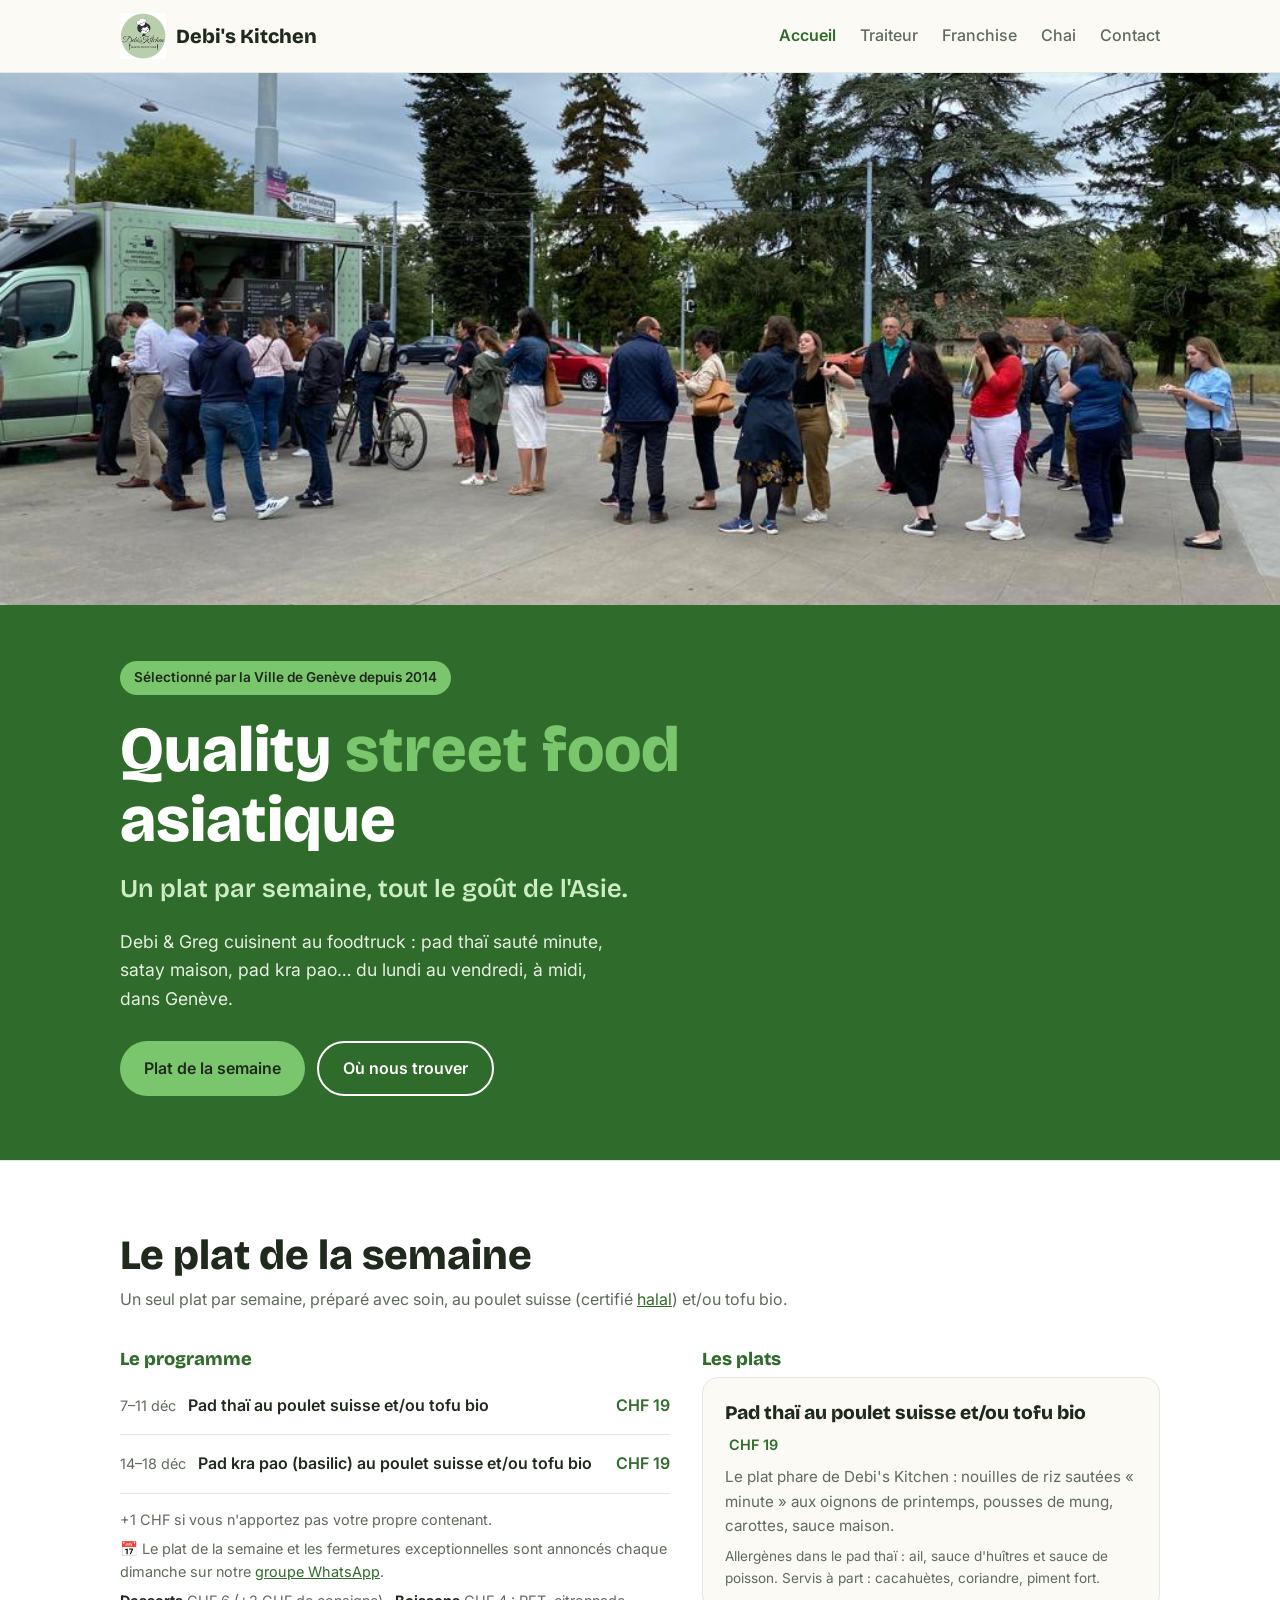
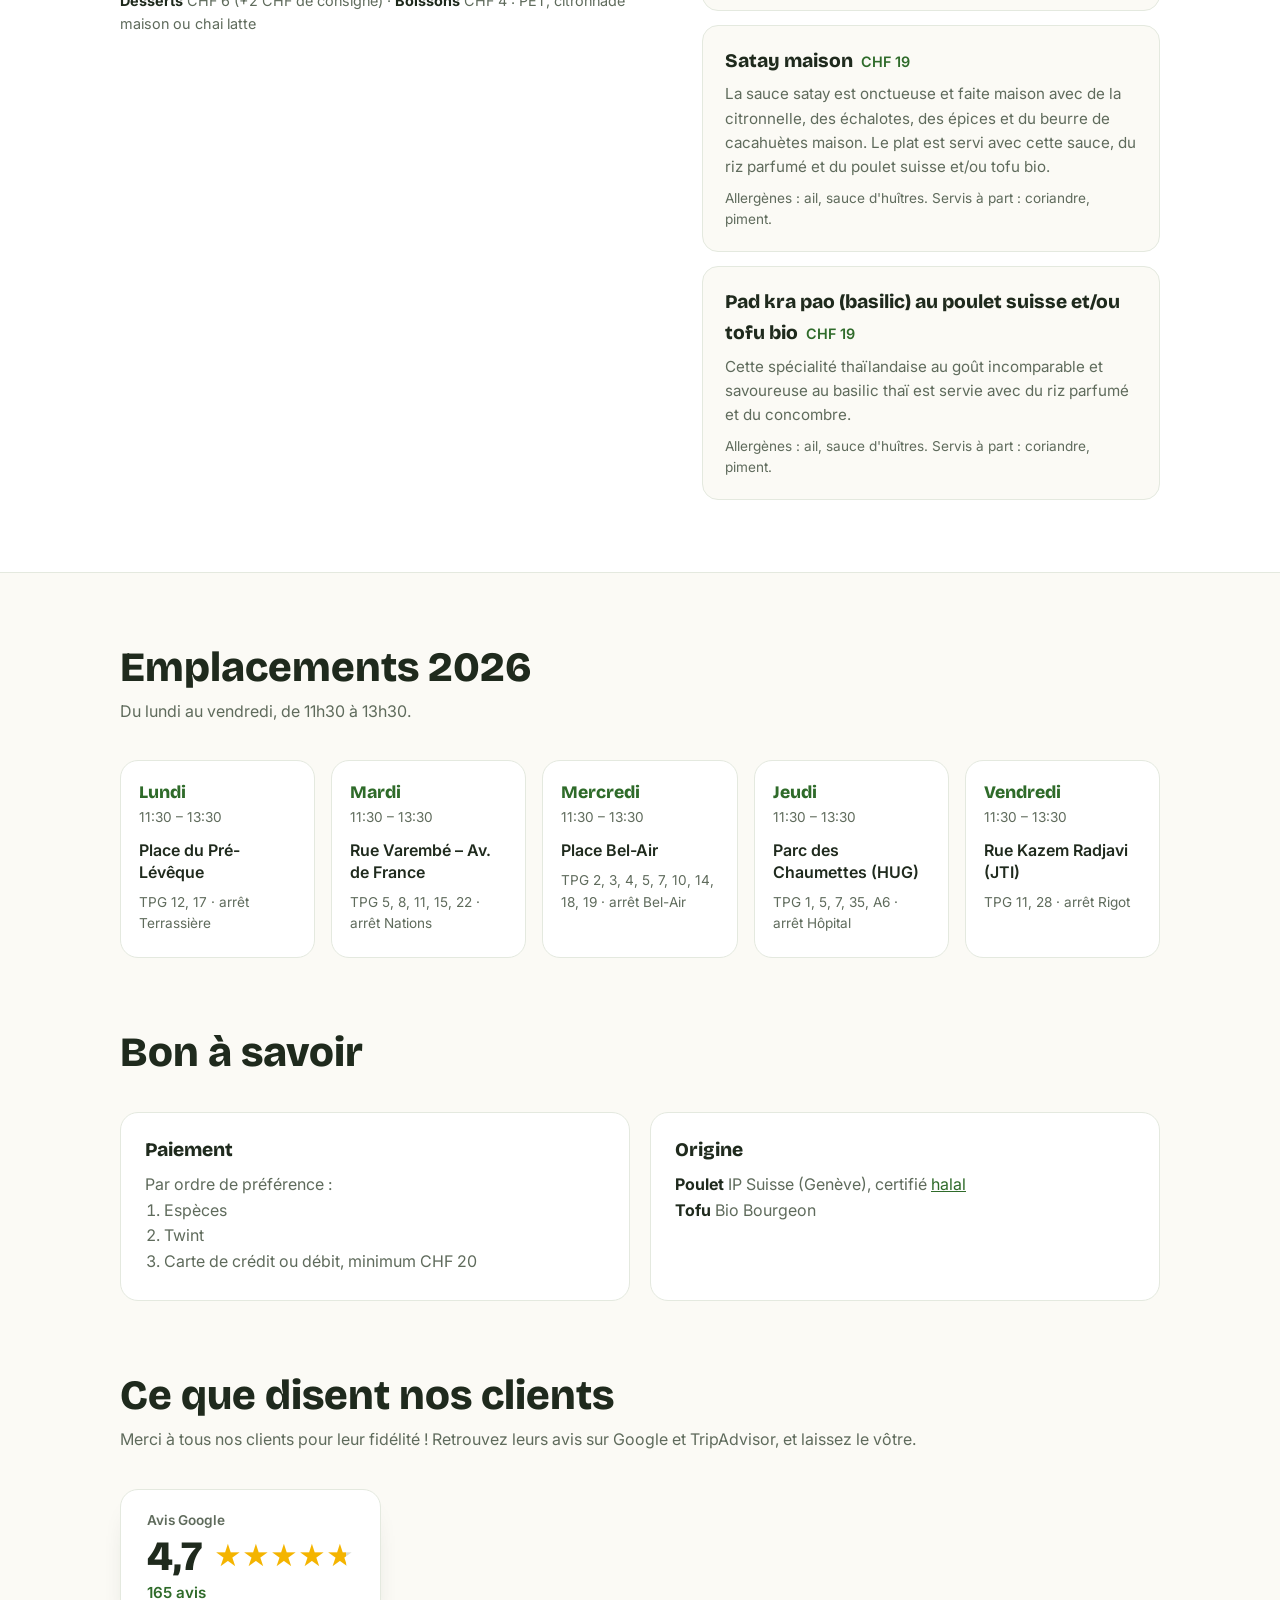
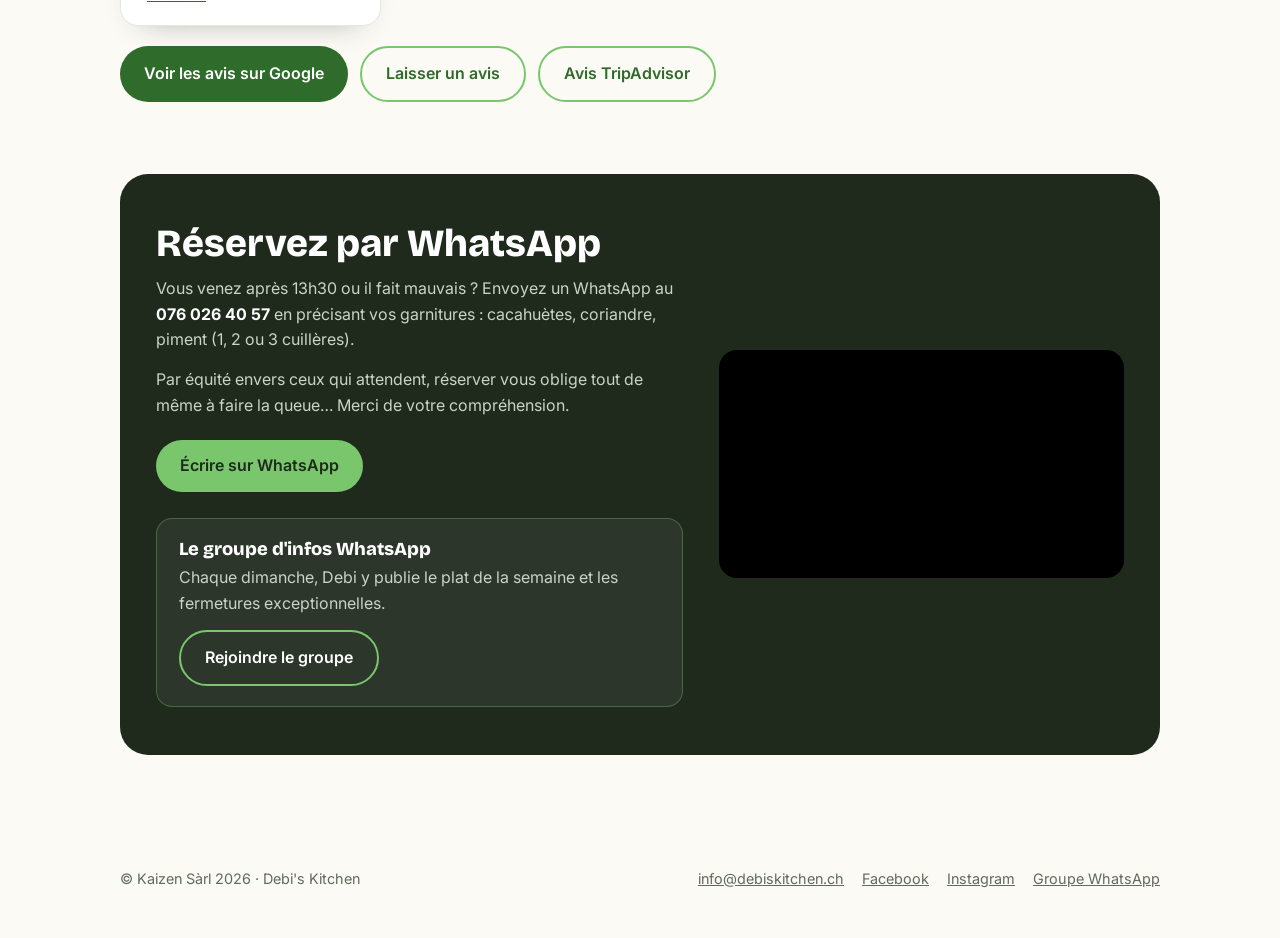
==== index.html @ 99b8cb05 "Programme prolongé selon la rotation : satay, pad thaï, basilic jusqu'au 18 déc Co-Authored-By: Clau" ====
<!doctype html>
<html lang="fr">
<head>
  <meta charset="utf-8">
  <meta name="viewport" content="width=device-width, initial-scale=1">
  <title>Debi's Kitchen | Quality Street Food</title>
  <meta name="description" content="Foodtruck asiatique sélectionné par la Ville de Genève depuis 2014. Pad thaï, satay, pad kra pao… Debi & Greg cuisinent au foodtruck.">
  <link rel="icon" href="images/debi-skitchen-logo-noir.png">
  <link rel="preconnect" href="https://fonts.googleapis.com">
  <link rel="preconnect" href="https://fonts.gstatic.com" crossorigin>
  <link href="https://fonts.googleapis.com/css2?family=Bricolage+Grotesque:opsz,wght@12..96,600;12..96,800&family=Inter:wght@400;500;600&display=swap" rel="stylesheet">
  <link rel="stylesheet" href="style.css">
</head>
<body>

  <header class="top">
    <div class="wrap">
      <a href="./" class="brand">
        <img src="images/logo-rond.png" alt="" width="46" height="46" onerror="this.remove()">
        <span>Debi's Kitchen</span>
      </a>
      <nav>
        <ul>
          <li><a href="./" aria-current="page">Accueil</a></li>
          <li><a href="traiteur/">Traiteur</a></li>
          <li><a href="franchise/">Franchise</a></li>
          <li><a href="chai/">Chai</a></li>
          <li><a href="contact/">Contact</a></li>
        </ul>
      </nav>
    </div>
  </header>

  <div class="hero-photo">
    <img src="images/varembe-coupe.png" alt="La file d'attente devant le foodtruck Debi's Kitchen à Genève" width="1023" height="425">
  </div>

  <section class="hero">
    <div class="wrap">
      <div class="hero-text">
        <span class="badge">Sélectionné par la Ville de Genève depuis 2014</span>
        <h1>Quality <em>street food</em> asiatique</h1>
        <p class="slogan">Un plat par semaine, tout le goût de l'Asie.</p>
        <p>Debi &amp; Greg cuisinent au foodtruck : pad thaï sauté minute, satay maison, pad kra pao… du lundi au vendredi, à midi, dans Genève.</p>
        <div class="actions">
          <a href="#menu" class="btn">Plat de la semaine</a>
          <a href="#emplacements" class="btn ghost">Où nous trouver</a>
        </div>
      </div>
    </div>
  </section>

  <section class="menu" id="menu">
    <div class="wrap">
      <div class="title">
        <h2>Le plat de la semaine</h2>
        <p>Un seul plat par semaine, préparé avec soin, au poulet suisse (certifié <a href="docs/certificat-halal-volailles-2026.pdf" download title="Télécharger le certificat halal 2026 (PDF)">halal</a>) et/ou tofu bio.</p>
      </div>
      <div class="menu-grid">
        <div>
          <h3 class="menu-sub">Le programme</h3>
          <ul class="upcoming" id="programme"></ul>
          <p class="menu-note">+1 CHF si vous n'apportez pas votre propre contenant.</p>
          <p class="menu-note">📅 Le plat de la semaine et les fermetures exceptionnelles sont annoncés chaque dimanche sur notre <a href="https://chat.whatsapp.com/DR9UlsvW0ax6VxHq2TG3gI">groupe WhatsApp</a>.</p>
          <p class="menu-note"><strong>Desserts</strong> CHF 6 (+2 CHF de consigne) · <strong>Boissons</strong> CHF 4 : PET, citronnade maison ou chai latte</p>
        </div>
        <div>
          <h3 class="menu-sub">Les plats</h3>
          <div class="dishes" id="plats"></div>
        </div>
      </div>
    </div>
  </section>

  <section id="emplacements">
    <div class="wrap">
      <div class="title">
        <h2>Emplacements 2026</h2>
        <p>Du lundi au vendredi, de 11h30 à 13h30.</p>
      </div>
      <div class="days">
        <div class="day" data-day="1">
          <h3>Lundi</h3><div class="h">11:30 – 13:30</div>
          <div class="place">Place du Pré-Lévêque</div>
          <div class="tpg">TPG 12, 17 · arrêt Terrassière</div>
        </div>
        <div class="day" data-day="2">
          <h3>Mardi</h3><div class="h">11:30 – 13:30</div>
          <div class="place">Rue Varembé – Av. de France</div>
          <div class="tpg">TPG 5, 8, 11, 15, 22 · arrêt Nations</div>
        </div>
        <div class="day" data-day="3">
          <h3>Mercredi</h3><div class="h">11:30 – 13:30</div>
          <div class="place">Place Bel-Air</div>
          <div class="tpg">TPG 2, 3, 4, 5, 7, 10, 14, 18, 19 · arrêt Bel-Air</div>
        </div>
        <div class="day" data-day="4">
          <h3>Jeudi</h3><div class="h">11:30 – 13:30</div>
          <div class="place">Parc des Chaumettes (HUG)</div>
          <div class="tpg">TPG 1, 5, 7, 35, A6 · arrêt Hôpital</div>
        </div>
        <div class="day" data-day="5">
          <h3>Vendredi</h3><div class="h">11:30 – 13:30</div>
          <div class="place">Rue Kazem Radjavi (JTI)</div>
          <div class="tpg">TPG 11, 28 · arrêt Rigot</div>
        </div>
      </div>
    </div>
  </section>

  <section id="infos" style="padding-top:0">
    <div class="wrap">
      <div class="title">
        <h2>Bon à savoir</h2>
      </div>
      <div class="infos">
        <div class="info">
          <h3>Paiement</h3>
          <p>Par ordre de préférence :</p>
          <ol>
            <li>Espèces</li>
            <li>Twint</li>
            <li>Carte de crédit ou débit, minimum CHF 20</li>
          </ol>
        </div>
        <div class="info">
          <h3>Origine</h3>
          <p><strong>Poulet</strong> IP Suisse (Genève), certifié <a href="docs/certificat-halal-volailles-2026.pdf" download title="Télécharger le certificat halal 2026 (PDF)">halal</a><br>
          <strong>Tofu</strong> Bio Bourgeon</p>
        </div>
      </div>
    </div>
  </section>

  <section id="avis" style="padding-top:0">
    <div class="wrap">
      <div class="title">
        <h2>Ce que disent nos clients</h2>
        <p>Merci à tous nos clients pour leur fidélité ! Retrouvez leurs avis sur Google et TripAdvisor, et laissez le vôtre.</p>
      </div>
      <!-- Note Google : à mettre à jour à la main (note et nombre d'avis) -->
      <a class="rating-badge" href="https://g.page/r/CQo7Lzm-Bh3OEB0/" aria-label="Note Google : 4,7 sur 5, 165 avis">
        <span class="rating-source">Avis Google</span>
        <span class="rating-main">
          <span class="rating-score">4,7</span>
          <span class="rating-stars" style="--rating: 4.7" aria-hidden="true">★★★★★</span>
        </span>
        <span class="rating-count">165 avis</span>
      </a>
      <div class="actions" style="margin-top:20px">
        <a href="https://g.page/r/CQo7Lzm-Bh3OEB0/" class="btn">Voir les avis sur Google</a>
        <a href="https://g.page/r/CQo7Lzm-Bh3OEB0/review" class="btn ghost">Laisser un avis</a>
        <a href="https://www.tripadvisor.fr/Restaurant_Review-g1974645-d6428975-Reviews-Debi_s_Kitchen-Meyrin_Geneva.html" class="btn ghost">Avis TripAdvisor</a>
      </div>
    </div>
  </section>

  <section id="contact" style="padding-top:0">
    <div class="wrap">
      <div class="cta">
        <div>
          <h2>Réservez par WhatsApp</h2>
          <p>Vous venez après 13h30 ou il fait mauvais ? Envoyez un WhatsApp au <strong style="color:#fff">076 026 40 57</strong> en précisant vos garnitures : cacahuètes, coriandre, piment (1, 2 ou 3 cuillères).</p>
          <p>Par équité envers ceux qui attendent, réserver vous oblige tout de même à faire la queue… Merci de votre compréhension.</p>
          <div class="actions" style="margin-top:22px">
            <a href="https://wa.me/41760264057" class="btn">Écrire sur WhatsApp</a>
          </div>
          <div class="group-box">
            <h3>Le groupe d'infos WhatsApp</h3>
            <p>Chaque dimanche, Debi y publie le plat de la semaine et les fermetures exceptionnelles.</p>
            <a href="https://chat.whatsapp.com/DR9UlsvW0ax6VxHq2TG3gI" class="btn ghost">Rejoindre le groupe</a>
          </div>
        </div>
        <div class="video">
          <iframe src="https://www.youtube-nocookie.com/embed/JHsXA4mheao" referrerpolicy="strict-origin-when-cross-origin" title="Debi's Kitchen Présentation" loading="lazy" allow="accelerometer; clipboard-write; encrypted-media; gyroscope; picture-in-picture; web-share" allowfullscreen></iframe>
        </div>
      </div>
    </div>
  </section>

  <footer>
    <div class="wrap">
      <span>© Kaizen Sàrl 2026 · Debi's Kitchen</span>
      <ul>
        <li><a class="email" data-user="info">info (at) debiskitchen.ch</a></li>
        <li><a href="https://www.facebook.com/debiskitch.ch">Facebook</a></li>
        <li><a href="https://www.instagram.com/debiskitchen.ch/">Instagram</a></li>
        <li><a href="https://chat.whatsapp.com/DR9UlsvW0ax6VxHq2TG3gI">Groupe WhatsApp</a></li>
      </ul>
    </div>
  </footer>

  <script src="site.js"></script>

  <script>
    // Chaque plat n'est décrit qu'une fois ici ; le pad thaï est toujours présenté en premier.
    // Prix : CHF 19 par défaut ; indiquer price pour les autres (CHF 22 : curry japonais, japchae, laksa, gà façon bì, bún ; CHF 25 : phở bò).
    const DEFAULT_PRICE = "CHF 19";
    const dishes = {
      padthai: {
        name: "Pad thaï au poulet suisse et/ou tofu bio",
        desc: "Le plat phare de Debi's Kitchen : nouilles de riz sautées « minute » aux oignons de printemps, pousses de mung, carottes, sauce maison.",
        allergens: "Allergènes dans le pad thaï : ail, sauce d'huîtres et sauce de poisson. Servis à part : cacahuètes, coriandre, piment fort."
      },
      krapao: {
        name: "Pad kra pao (basilic) au poulet suisse et/ou tofu bio",
        desc: "Cette spécialité thaïlandaise au goût incomparable et savoureuse au basilic thaï est servie avec du riz parfumé et du concombre.",
        allergens: "Allergènes : ail, sauce d'huîtres. Servis à part : coriandre, piment."
      },
      satay: {
        name: "Satay maison",
        desc: "La sauce satay est onctueuse et faite maison avec de la citronnelle, des échalotes, des épices et du beurre de cacahuètes maison. Le plat est servi avec cette sauce, du riz parfumé et du poulet suisse et/ou tofu bio.",
        allergens: "Allergènes : ail, sauce d'huîtres. Servis à part : coriandre, piment."
      },
      curryvert: {
        name: "Curry vert",
        desc: "Parfumé et authentique : herbes fraîches et épices mélangées à du lait de coco onctueux. Une explosion thaïlandaise saine, végétalienne (tofu) et réconfortante.",
        allergens: ""
      },
      curry: {
        name: "Curry japonais au poulet suisse et/ou tofu bio",
        price: "CHF 22",
        desc: "Le curry japonais est plus doux que son cousin indien. Très prisé au Japon, il est moins relevé et plus épais que le curry d'Inde, et ses ingrédients incontournables sont les carottes, les pommes de terre et l'oignon.",
        allergens: "Servi à part : piment."
      },
      japchae: {
        name: "Japchae au poulet suisse et/ou tofu bio",
        price: "CHF 22",
        desc: "Plat de street food coréen : nouilles tièdes de patates douces aux épinards, carottes, poivrons et oignons de printemps.",
        allergens: "Allergènes dans le plat : ail, huile de sésame. Servi à part : piment."
      },
      laksa: {
        name: "Laksa",
        price: "CHF 22",
        desc: "La laksa est une soupe asiatique de nouilles épicées, principalement consommée en Malaisie, en Indonésie et à Singapour. C'est une soupe riche et complète à base de lait de coco, de nouilles de riz, de carottes, de pommes de terre, de poulet ou de tofu, parfumée à la pâte de curry.",
        allergens: "Allergènes dans le plat : ail, sauce de poisson. Servis à part : coriandre, piment."
      },
      gabi: {
        name: "Gà façon « bì »",
        price: "CHF 22",
        desc: "Voici un plat très populaire à Hô-Chi-Minh-Ville (Saïgon). Au fond, une salade de concombre, carottes vinaigrées et menthe. Par-dessus, du riz à l'huile d'oignons de printemps, du poulet suisse et/ou du tofu délicatement parfumé à la poudre de riz grillé. Le tout arrosé de sauce citronnée.",
        allergens: "Allergènes dans le plat : ail, sauce d'huîtres et sauce de poisson. Servis à part : coriandre, piment."
      },
      pho: {
        name: "Phở bò",
        price: "CHF 25",
        desc: "Voici le plat national vietnamien et le bouillon bienfaisant de l'hiver qui réchauffe, nourrit la flore intestinale, apporte des minéraux, des oligo-éléments et des vitamines… Des nouilles de riz, des pousses de soja, des oignons de printemps, du bœuf et du rumpsteak suisses. Le bouillon de bœuf et d'épices (anis étoilé, clous de girofle, poivre noir, cannelle) mijote 5 heures.",
        allergens: "Servis à part : coriandre, piment."
      },
      bun: {
        name: "Bún gà ou bún tofu",
        price: "CHF 22",
        desc: "Le bún gà, bún tofu ou bún mixte est un plat tiède vietnamien. Au fond : de la salade verte, du concombre, des carottes vinaigrées et de la menthe fraîche. Par-dessus, les bún, des nouilles de riz tièdes, puis du poulet suisse et/ou du tofu bio à la citronnelle. Le tout accompagné d'une sauce citronnée froide.",
        allergens: "Allergènes dans le plat : ail, sauce d'huîtres et sauce de poisson. Servis à part : cacahuètes, coriandre, piment."
      }
    };
    const priceOf = k => dishes[k].price || DEFAULT_PRICE;

    // Programme : chaque semaine va du lundi (start) au vendredi (end).
    // Pour mettre à jour le menu, il suffit de modifier cette liste.
    // Rotation habituelle (cycle de 6 semaines, puis on recommence ; seule la 6e semaine change) :
    //   pad thaï → satay → pad thaï → basilic (pad kra pao) → pad thaï → un plat à CHF 22
    //   (curry japonais, japchae, laksa, gà façon bì ou bún ; phở bò à CHF 25 en hiver).
    const weeks = [
      { start: "2026-10-26", end: "2026-10-30", label: "26–30 oct", dish: "padthai" },
      { start: "2026-11-02", end: "2026-11-06", label: "2–6 nov",   dish: "krapao" },
      { start: "2026-11-09", end: "2026-11-13", label: "9–13 nov",  dish: "padthai" },
      { start: "2026-11-16", end: "2026-11-20", label: "16–20 nov", dish: "japchae" },
      { start: "2026-11-23", end: "2026-11-27", label: "23–27 nov", dish: "padthai" },
      { start: "2026-11-30", end: "2026-12-04", label: "30 nov–4 déc", dish: "satay" },
      { start: "2026-12-07", end: "2026-12-11", label: "7–11 déc",  dish: "padthai" },
      { start: "2026-12-14", end: "2026-12-18", label: "14–18 déc", dish: "krapao" }
    ];

    const today = new Date();
    const iso = d => d.getFullYear() + "-" + String(d.getMonth() + 1).padStart(2, "0") + "-" + String(d.getDate()).padStart(2, "0");
    const t = iso(today);
    const esc = s => s.replace(/[&<>"]/g, c => ({ "&": "&amp;", "<": "&lt;", ">": "&gt;", '"': "&quot;" }[c]));

    // On masque les semaines passées ; la semaine en cours est mise en avant.
    const shown = weeks.filter(w => t <= w.end);
    const current = shown.find(w => t >= w.start);

    document.getElementById("programme").innerHTML = shown.map(w =>
      '<li' + (w === current ? ' class="now"' : '') + '><span class="d">' + esc(w.label) + '</span>' +
      '<span class="n">' + esc(dishes[w.dish].name) + (w === current ? ' <em>Cette semaine</em>' : '') + '</span>' +
      '<span class="p">' + esc(priceOf(w.dish)) + '</span></li>'
    ).join("") || '<li><span class="n">Le programme suivant arrive bientôt.</span></li>';

    // Une fiche par plat : pad thaï, satay et basilic sont toujours affichés (dans cet ordre),
    // puis les autres plats programmés, dans l'ordre du programme.
    const order = ["padthai", "satay", "krapao"];
    shown.forEach(w => { if (!order.includes(w.dish)) order.push(w.dish); });
    document.getElementById("plats").innerHTML = order.map(k => {
      const d = dishes[k];
      const isNow = current && current.dish === k;
      return '<article class="dish' + (isNow ? ' now' : '') + '">' +
        (isNow ? '<span class="when">Cette semaine</span>' : '') +
        '<h4>' + esc(d.name) + ' <span class="dish-price">' + esc(priceOf(k)) + '</span></h4>' +
        (d.desc ? '<p>' + esc(d.desc) + '</p>' : '') +
        (d.allergens ? '<p class="allergens">' + esc(d.allergens) + '</p>' : '') + '</article>';
    }).join("");

    // Met en avant l'emplacement du jour.
    const day = document.querySelector('.day[data-day="' + today.getDay() + '"]');
    if (day) day.classList.add("today");
  </script>
</body>
</html>
---- style.css ----
:root {
  --bg: #fbfaf5;
  --paper: #ffffff;
  --ink: #1f2a1d;
  --muted: #5f6b5c;
  --green: #79c66d;
  --green-dark: #2f6b2a;
  --green-soft: #e8f5e4;
  --line: #e4e9df;
}
* { box-sizing: border-box; margin: 0; padding: 0; }
html { scroll-behavior: smooth; }
body {
  font-family: "Inter", system-ui, sans-serif;
  background: var(--bg);
  color: var(--ink);
  line-height: 1.6;
}
h1, h2, h3 { font-family: "Bricolage Grotesque", system-ui, sans-serif; line-height: 1.1; }
a { color: var(--green-dark); }
img { max-width: 100%; height: auto; display: block; }
.wrap { max-width: 1080px; margin: 0 auto; padding: 0 20px; }

/* En-tête */
header.top {
  position: sticky; top: 0; z-index: 10;
  background: rgba(251, 250, 245, .92); backdrop-filter: blur(8px);
  border-bottom: 1px solid var(--line);
}
header.top .wrap { display: flex; align-items: center; justify-content: space-between; gap: 16px; height: 72px; }
.brand { display: flex; align-items: center; gap: 10px; text-decoration: none; color: var(--ink); }
.brand img { width: 46px; height: 46px; }
.brand span { font-family: "Bricolage Grotesque", sans-serif; font-weight: 800; font-size: 1.25rem; }
nav ul { display: flex; gap: 24px; list-style: none; }
nav a { text-decoration: none; color: var(--muted); font-weight: 500; }
nav a:hover { color: var(--green-dark); }

/* Accueil */
/* Photo affichée en entier, sans recadrage ; limitée à 1280 px car l'original fait 1023 px de large */
.hero-photo { background: var(--green-dark); }
.hero-photo img { width: 100%; max-width: 1280px; margin: 0 auto; }
.hero { padding: 56px 0 64px; color: #fff; background: var(--green-dark); }
.hero .wrap { width: 100%; }
.hero-text { max-width: 620px; }
.badge {
  display: inline-block; padding: 6px 14px; border-radius: 999px;
  background: var(--green); color: var(--ink);
  font-size: .85rem; font-weight: 600; margin-bottom: 20px;
}
.hero h1 { font-size: clamp(2.4rem, 6vw, 4rem); font-weight: 800; margin-bottom: 18px; }
.hero h1 em { font-style: normal; color: var(--green); }
.hero .slogan {
  font-family: "Bricolage Grotesque", sans-serif; font-weight: 600;
  font-size: clamp(1.25rem, 2.6vw, 1.6rem); color: #cdeec5;
  margin: -4px 0 18px; max-width: none;
}
.hero p { color: #e6efe3; font-size: 1.1rem; max-width: 46ch; margin-bottom: 28px; }
.hero .btn { background: var(--green); color: var(--ink); }
.hero .btn:hover { background: #8fd383; }
.hero .btn.ghost { background: transparent; color: #fff; border-color: #fff; }
.hero .btn.ghost:hover { background: rgba(255, 255, 255, .12); }
.actions { display: flex; flex-wrap: wrap; gap: 12px; }
.btn {
  display: inline-flex; align-items: center; gap: 8px;
  padding: 13px 24px; border-radius: 999px; font-weight: 600; text-decoration: none;
  background: var(--green-dark); color: #fff; transition: transform .2s, background .2s;
}
.btn:hover { transform: translateY(-2px); background: #24561f; }
.btn.ghost { background: transparent; color: var(--green-dark); border: 2px solid var(--green); }
.btn.ghost:hover { background: var(--green-soft); }

/* Sections */
section { padding: 72px 0; }
.title { margin-bottom: 36px; }
.title h2 { font-size: clamp(1.8rem, 4vw, 2.6rem); font-weight: 800; margin-bottom: 8px; }
.title p { color: var(--muted); }

/* Plat de la semaine */
.menu { background: var(--paper); border-top: 1px solid var(--line); border-bottom: 1px solid var(--line); }
.menu-grid { display: grid; grid-template-columns: 1.2fr 1fr; gap: 32px; align-items: start; }
.upcoming { list-style: none; }
.upcoming li {
  display: flex; justify-content: space-between; gap: 12px; align-items: baseline;
  padding: 16px 0; border-bottom: 1px solid var(--line);
}
.upcoming .d { color: var(--muted); font-size: .9rem; white-space: nowrap; }
.upcoming .n { font-weight: 600; flex: 1; }
.upcoming .p { font-weight: 600; color: var(--green-dark); white-space: nowrap; }

/* Emplacements */
.days { display: grid; grid-template-columns: repeat(5, 1fr); gap: 16px; }
.day {
  background: var(--paper); border: 1px solid var(--line); border-radius: 18px; padding: 22px 18px;
}
.day.today { border: 2px solid var(--green); box-shadow: 0 12px 30px -20px rgba(47, 107, 42, .6); }
.day h3 { font-size: 1.1rem; font-weight: 800; color: var(--green-dark); margin-bottom: 4px; }
.day .h { font-size: .85rem; color: var(--muted); margin-bottom: 12px; }
.day .place { font-weight: 600; margin-bottom: 8px; line-height: 1.35; }
.day .tpg { font-size: .85rem; color: var(--muted); }

/* Infos */
.infos { display: grid; grid-template-columns: repeat(2, 1fr); gap: 20px; }
.info { background: var(--paper); border: 1px solid var(--line); border-radius: 18px; padding: 26px 24px; }
.info h3 { font-size: 1.2rem; font-weight: 800; margin-bottom: 12px; }
.info p, .info li { color: var(--muted); }
.info ol { padding-left: 1.2em; }
.info strong { color: var(--ink); }

/* WhatsApp / contact */
.cta {
  background: var(--ink); color: #fff; border-radius: 28px; padding: 48px 36px;
  display: grid; grid-template-columns: 1.3fr 1fr; gap: 36px; align-items: center;
}
.cta h2 { font-size: clamp(1.8rem, 4vw, 2.4rem); font-weight: 800; margin-bottom: 12px; }
.cta p { color: #c9d3c6; margin-bottom: 14px; }
.cta .btn { background: var(--green); color: var(--ink); }
.cta .btn:hover { background: #8fd383; }
.cta .btn.ghost { background: transparent; color: #fff; border-color: var(--green); }
.cta .btn.ghost:hover { background: rgba(121, 198, 109, .15); }
.video { aspect-ratio: 16 / 9; border-radius: 18px; overflow: hidden; background: #000; }
.video iframe { width: 100%; height: 100%; border: 0; }

nav a[aria-current="page"] { color: var(--green-dark); font-weight: 600; }

/* Pages intérieures */
.page-hero { background: var(--green-dark); color: #fff; padding: 64px 0 56px; }
.page-hero .badge { margin-bottom: 16px; }
.page-hero h1 { font-size: clamp(2.2rem, 5vw, 3.4rem); font-weight: 800; margin-bottom: 14px; max-width: 20ch; }
.page-hero p { color: #e3f1df; font-size: 1.1rem; max-width: 60ch; }
.banner { margin-top: -28px; }
.banner img { width: 100%; border-radius: 20px; box-shadow: 0 24px 50px -30px rgba(31, 42, 29, .55); }

.prose { max-width: 72ch; }
.prose p { margin-bottom: 16px; color: #3c4739; font-size: 1.05rem; }
.prose h2 { font-size: clamp(1.6rem, 3.5vw, 2.1rem); font-weight: 800; margin: 8px 0 16px; }
.prose ul { padding-left: 1.2em; margin-bottom: 16px; color: #3c4739; }
.prose li { margin-bottom: 6px; }

.cards { display: grid; grid-template-columns: repeat(3, 1fr); gap: 20px; }
.cards.two { grid-template-columns: repeat(2, 1fr); }
.cards.four { grid-template-columns: repeat(4, 1fr); }
.card { background: var(--paper); border: 1px solid var(--line); border-radius: 18px; padding: 26px 24px; }
.card h3 { font-size: 1.2rem; font-weight: 800; margin-bottom: 10px; }
.card p, .card li { color: var(--muted); }
.card ul { padding-left: 1.1em; }
.card li { margin-bottom: 6px; }
.card strong { color: var(--ink); }

.chips { display: flex; flex-wrap: wrap; gap: 10px; list-style: none; }
.chips li { background: var(--green-soft); color: var(--green-dark); font-weight: 600; padding: 8px 16px; border-radius: 999px; }

.step { position: relative; padding-top: 30px; }
.step .num {
  position: absolute; top: -18px; left: 24px; width: 44px; height: 44px; border-radius: 50%;
  display: grid; place-items: center; background: var(--green); color: var(--ink);
  font-family: "Bricolage Grotesque", sans-serif; font-weight: 800; font-size: 1.2rem;
}
.step .tag { display: block; color: var(--green-dark); font-weight: 700; margin-bottom: 10px; }

/* Bloc e-mail (à la place d'un formulaire) */
.contact-box {
  background: var(--ink); color: #fff; border-radius: 28px; padding: 44px 36px;
  display: grid; grid-template-columns: 1.2fr 1fr; gap: 32px; align-items: center;
}
.contact-box h2 { font-size: clamp(1.7rem, 4vw, 2.3rem); font-weight: 800; margin-bottom: 10px; }
.contact-box p { color: #c9d3c6; }
.contact-lines { list-style: none; display: grid; gap: 14px; }
.contact-lines li { background: rgba(255, 255, 255, .06); border-radius: 14px; padding: 14px 18px; }
.contact-lines small { display: block; color: #a9b8a5; font-size: .8rem; margin-bottom: 2px; }
.contact-lines a { color: #fff; font-weight: 600; font-size: 1.1rem; text-decoration: none; word-break: break-word; }
.contact-lines a:hover { color: var(--green); }

footer { padding: 40px 0 48px; color: var(--muted); font-size: .9rem; }
footer .wrap { display: flex; flex-wrap: wrap; justify-content: space-between; gap: 16px; align-items: center; }
footer ul { display: flex; flex-wrap: wrap; gap: 18px; list-style: none; }
footer a { color: var(--muted); }

@media (max-width: 900px) {
  .days { grid-template-columns: repeat(2, 1fr); }
  .infos, .cards, .cards.four { grid-template-columns: 1fr; }
  .cards.four { grid-template-columns: repeat(2, 1fr); }
}
@media (max-width: 760px) {
  /* Le menu passe sur une seconde ligne, défilable si besoin */
  header.top .wrap { flex-wrap: wrap; height: auto; padding-top: 10px; padding-bottom: 6px; row-gap: 4px; }
  nav { width: 100%; overflow-x: auto; }
  nav ul { gap: 16px; padding-bottom: 6px; }
  nav a { white-space: nowrap; font-size: .95rem; }
  .cards.two, .cards.four, .contact-box { grid-template-columns: 1fr; }
  .contact-box { padding: 32px 22px; }
  .page-hero { padding: 44px 0 48px; }
  .banner { margin-top: -20px; }
  .hero { padding: 36px 0 48px; }
  .menu-grid, .cta { grid-template-columns: 1fr; }
  .cta { padding: 36px 24px; }
  section { padding: 56px 0; }
  .days { grid-template-columns: 1fr; }
}

/* Badge de note Google (chiffres mis à jour à la main) */
.rating-badge {
  display: inline-flex; flex-direction: column; gap: 4px; text-decoration: none; color: var(--ink);
  background: var(--paper); border: 1px solid var(--line); border-radius: 18px; padding: 20px 26px;
  box-shadow: 0 14px 30px -22px rgba(31, 42, 29, .45); transition: transform .2s, box-shadow .2s;
}
.rating-badge:hover { transform: translateY(-2px); box-shadow: 0 18px 36px -22px rgba(31, 42, 29, .55); }
.rating-source { font-size: .85rem; font-weight: 600; color: var(--muted); }
.rating-main { display: flex; align-items: center; gap: 12px; }
.rating-score { font-family: "Bricolage Grotesque", sans-serif; font-size: 2.6rem; font-weight: 800; line-height: 1; }
/* Étoiles remplies au prorata de la note : 4,7 / 5 = 94 % */
.rating-stars {
  font-size: 1.7rem; letter-spacing: 0; line-height: 1;
  background: linear-gradient(90deg, #f4b400 calc(var(--rating) / 5 * 100%), #d9ddd5 0);
  -webkit-background-clip: text; background-clip: text; color: transparent;
}
.rating-count { font-size: .95rem; color: var(--green-dark); font-weight: 600; text-decoration: underline; text-underline-offset: 3px; }

/* Programme et fiches des plats */
.menu-sub { font-size: 1.15rem; font-weight: 800; color: var(--green-dark); margin-bottom: 8px; }
.upcoming li.now { background: var(--green-dark); color: #fff; border-radius: 12px; padding: 14px 12px; border-bottom-color: transparent; }
.upcoming li.now .d { color: #bfe0b8; }
.upcoming li.now .p { color: #cdeec5; }
.upcoming em { font-style: normal; font-size: .75rem; font-weight: 600; background: var(--green); color: var(--ink); padding: 2px 8px; border-radius: 999px; margin-left: 6px; white-space: nowrap; }
.dishes { display: grid; gap: 14px; }
.dish { border: 1px solid var(--line); border-radius: 16px; padding: 20px 22px; background: var(--bg); }
.dish.now { background: var(--green-dark); border-color: var(--green-dark); color: #fff; }
.dish h4 { font-family: "Bricolage Grotesque", sans-serif; font-size: 1.2rem; font-weight: 800; margin-bottom: 6px; }
.dish p { color: var(--muted); font-size: .95rem; }
.dish .allergens { margin-top: 8px; font-size: .85rem; }
.dish.now p { color: #e3f1df; }
.dish.now .allergens { color: #bfe0b8; }
.dish .when { display: inline-block; background: var(--green); color: var(--ink); font-weight: 600; font-size: .8rem; padding: 3px 10px; border-radius: 999px; margin-bottom: 10px; }
.dish-price { font-family: "Inter", sans-serif; font-size: .9rem; font-weight: 600; color: var(--green-dark); white-space: nowrap; margin-left: 4px; }
.dish.now .dish-price { color: #cdeec5; }
.menu-note { margin-top: 14px; font-size: .9rem; color: var(--muted); }
.menu-note + .menu-note { margin-top: 6px; }
.menu-note strong { color: var(--ink); }
.group-box { margin-top: 26px; padding: 20px 22px; border-radius: 16px; background: rgba(255, 255, 255, .06); border: 1px solid rgba(121, 198, 109, .35); }
.group-box h3 { font-size: 1.15rem; font-weight: 800; margin-bottom: 6px; }
.group-box p { margin-bottom: 14px; }

/* Galerie de photos (Traiteur, Chai) : vignettes alignées sur une même hauteur */
.gallery { display: flex; flex-wrap: wrap; gap: 8px; }
.gallery a { flex: var(--r) 1 calc(var(--r) * 150px); height: 260px; border-radius: 14px; overflow: hidden; cursor: zoom-in; box-shadow: 0 18px 40px -28px rgba(31, 42, 29, .6); }
.gallery img { width: 100%; height: 100%; object-fit: cover; transition: transform .3s; }
.gallery a:hover img { transform: scale(1.04); }

/* Visionneuse plein écran */
.lightbox { position: fixed; inset: 0; z-index: 100; background: rgba(15, 20, 14, .92); display: flex; align-items: center; justify-content: center; padding: 20px; }
.lightbox[hidden] { display: none; }
.lightbox figure { max-width: min(92vw, 1100px); text-align: center; }
/* Hauteur fixe pour agrandir aussi les petites photos ; contain évite toute déformation */
.lightbox img { height: min(75vh, 620px); width: auto; max-width: 100%; object-fit: contain; margin: 0 auto; border-radius: 10px; }
.lightbox figcaption { color: #dfe8dc; font-size: .9rem; margin-top: 12px; }
.lightbox button { position: absolute; background: rgba(255, 255, 255, .12); color: #fff; border: 0; border-radius: 50%; width: 48px; height: 48px; font-size: 2rem; line-height: 1; cursor: pointer; }
.lightbox button:hover { background: rgba(255, 255, 255, .25); }
.lb-close { top: 16px; right: 16px; }
.lb-prev { left: 16px; top: 50%; transform: translateY(-50%); }
.lb-next { right: 16px; top: 50%; transform: translateY(-50%); }
@media (max-width: 760px) {
  .gallery a { height: 170px; }
  .lb-prev, .lb-next { top: auto; bottom: 18px; transform: none; }
  .lightbox img { width: 100%; height: auto; max-height: 70vh; }
}
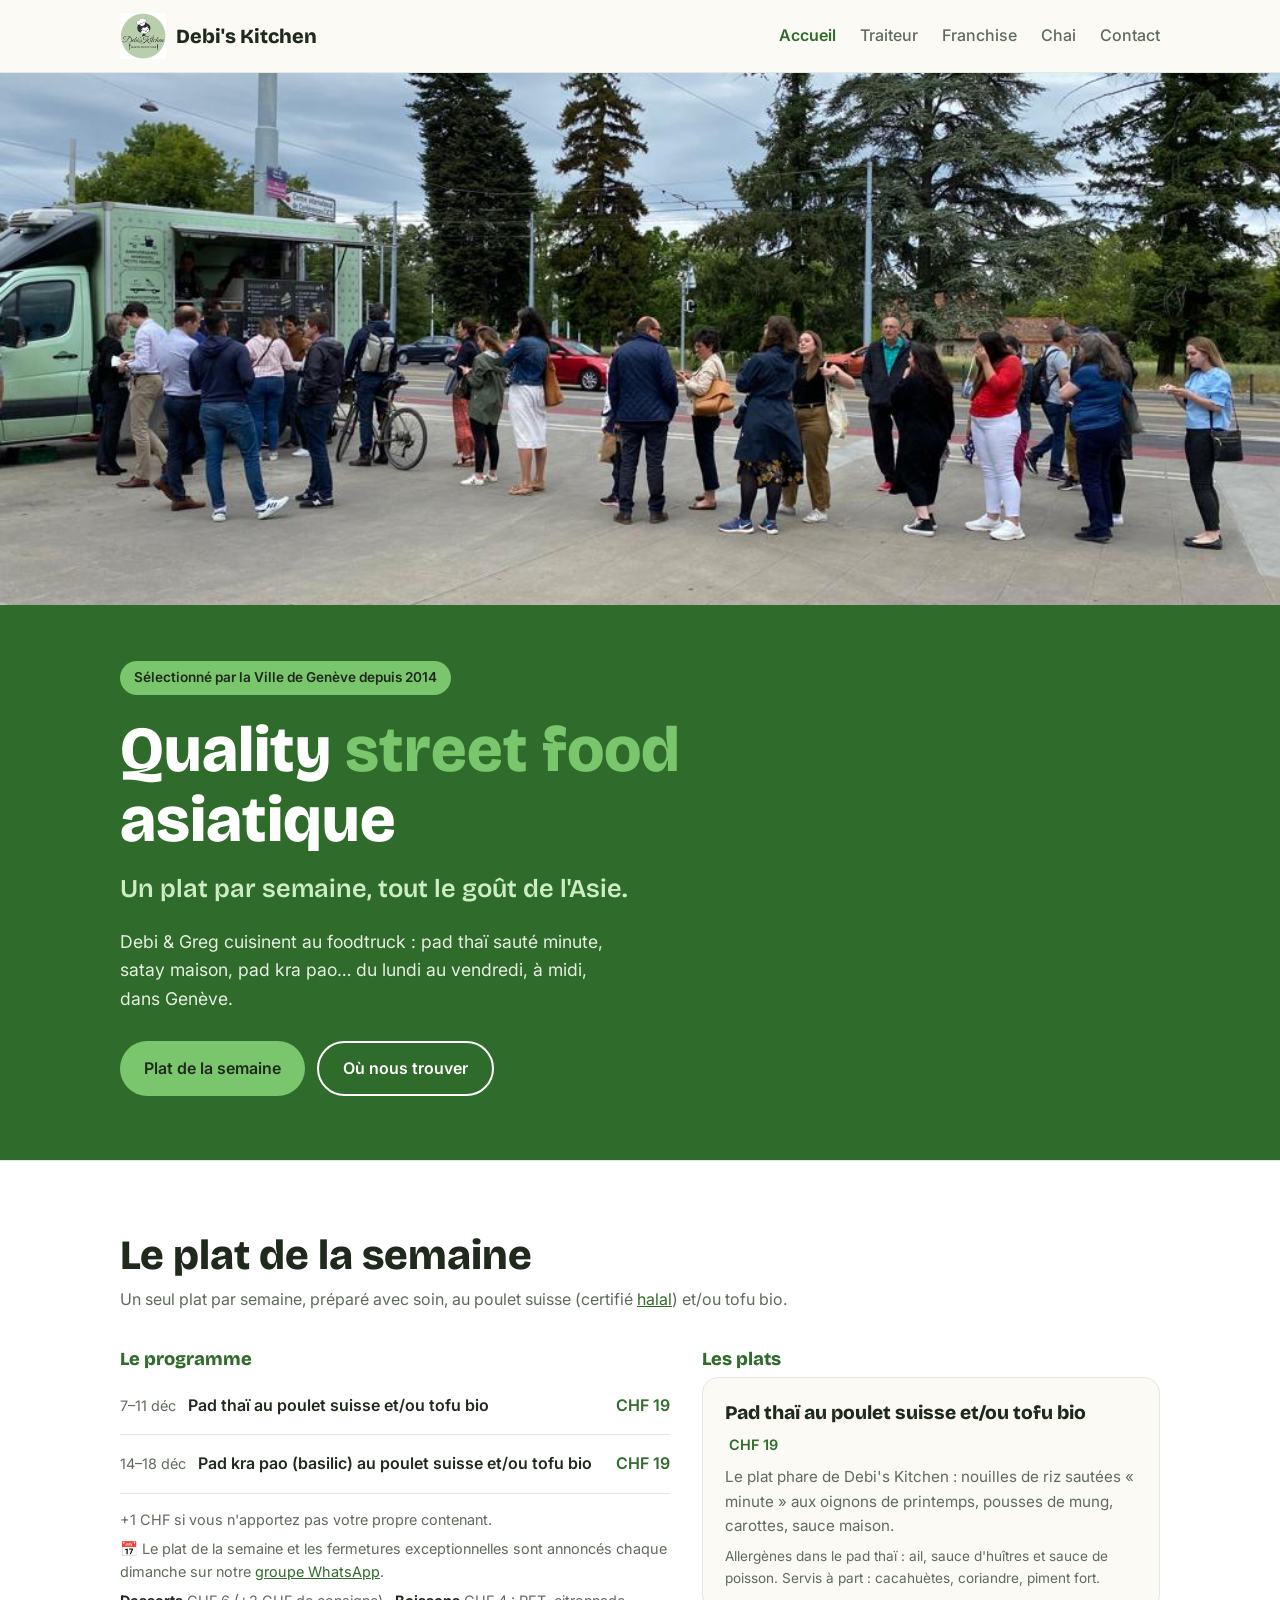
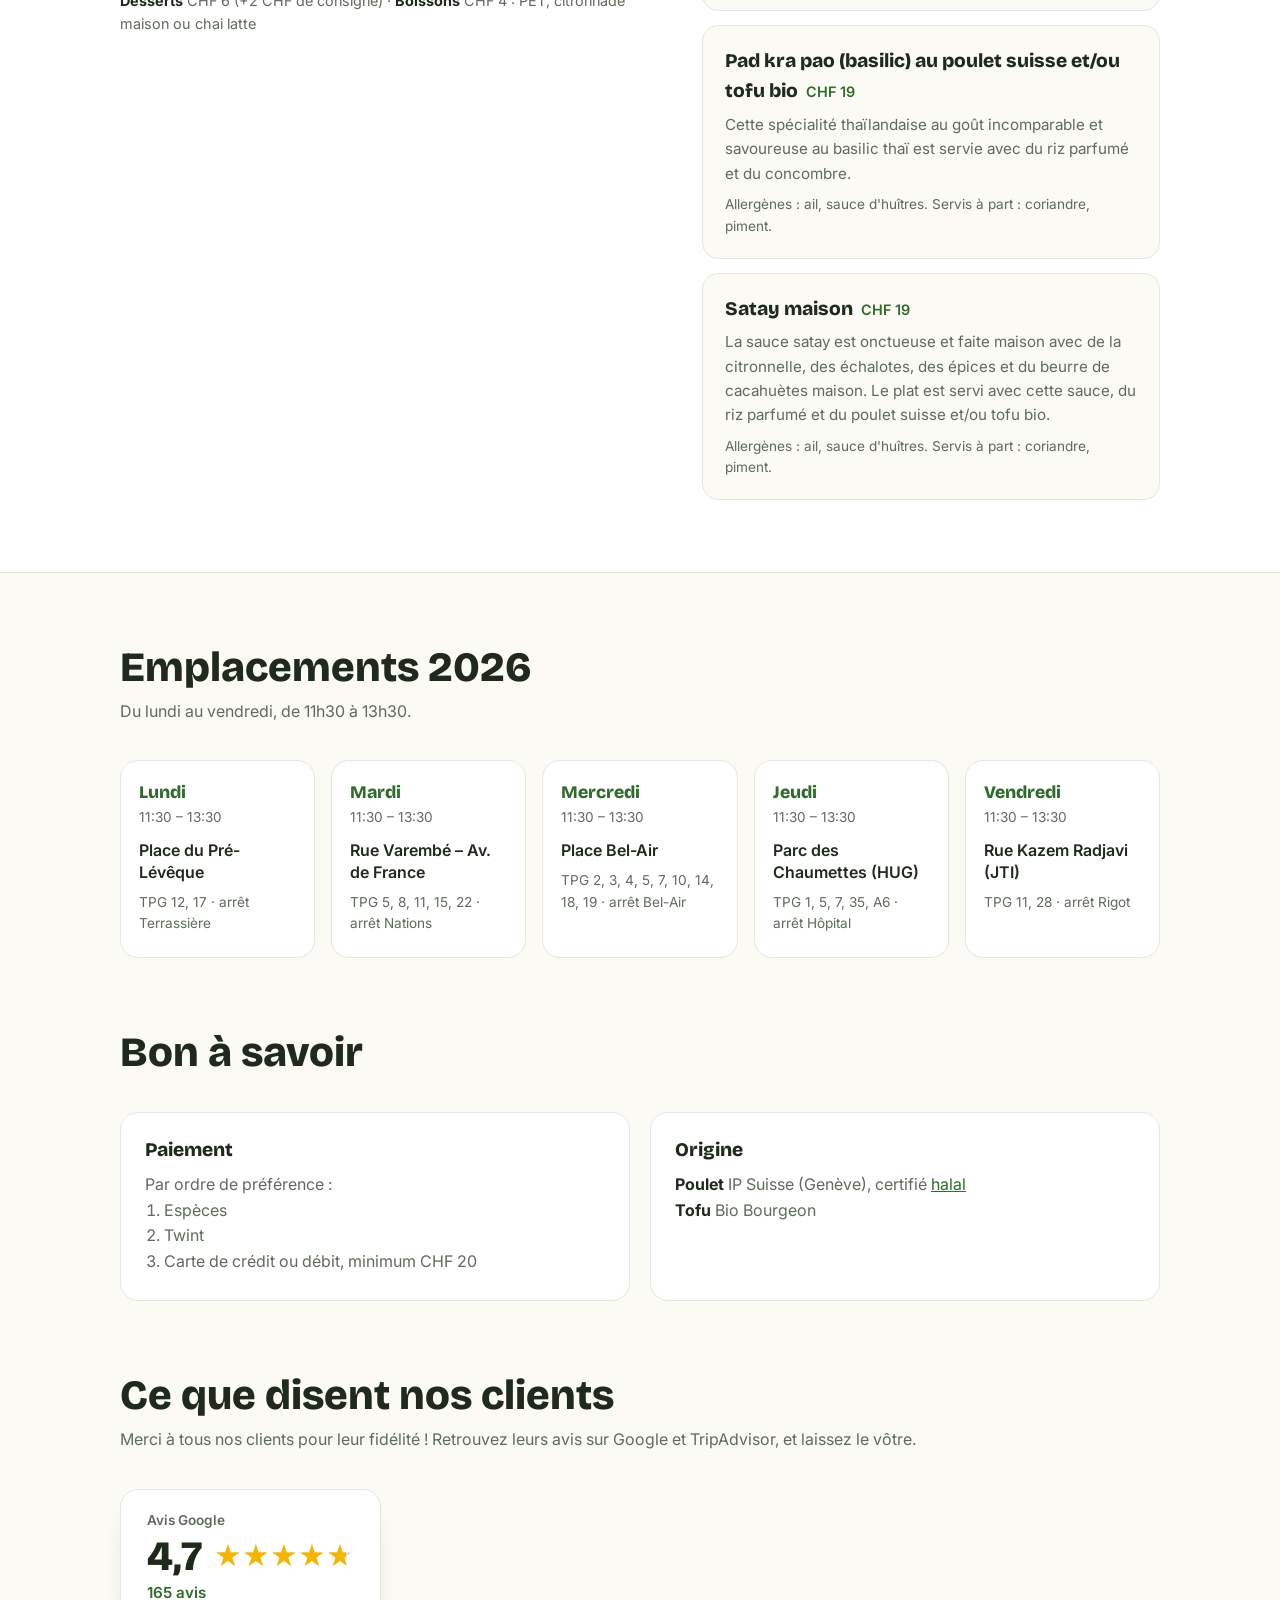
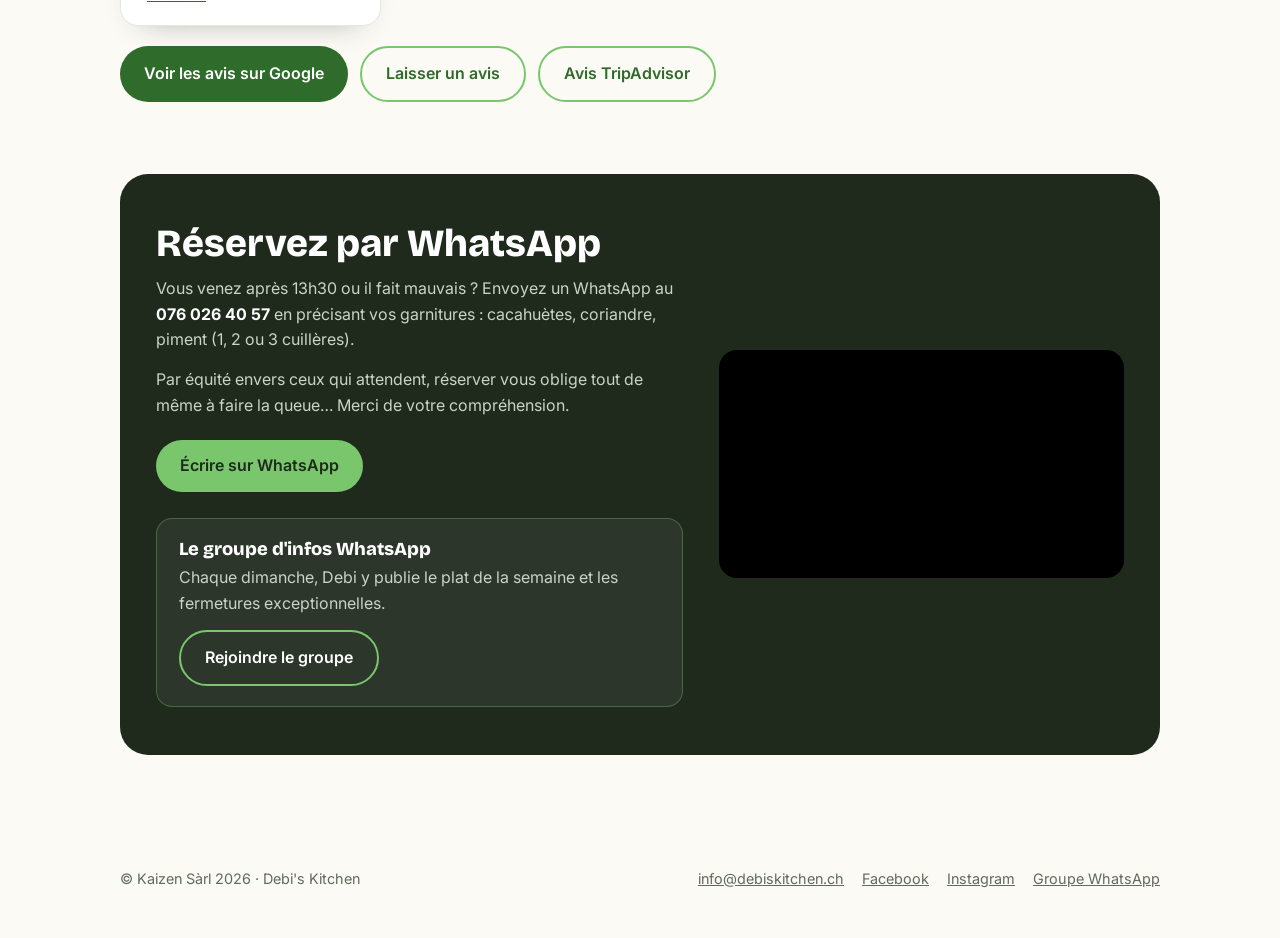
==== commit 9472d17e: "Fiches des plats dans l'ordre du programme (pad thaï toujours en premier) Co-Authored-By: Claude Opu" ====
--- a/index.html
+++ b/index.html
@@ -287,10 +287,11 @@
       '<span class="p">' + esc(priceOf(w.dish)) + '</span></li>'
     ).join("") || '<li><span class="n">Le programme suivant arrive bientôt.</span></li>';
 
-    // Une fiche par plat : pad thaï, satay et basilic sont toujours affichés (dans cet ordre),
-    // puis les autres plats programmés, dans l'ordre du programme.
-    const order = ["padthai", "satay", "krapao"];
+    // Une fiche par plat : le pad thaï d'abord, puis les plats dans l'ordre où ils seront servis.
+    // Le satay et le basilic sont toujours affichés, même s'ils ne sont pas au programme.
+    const order = ["padthai"];
     shown.forEach(w => { if (!order.includes(w.dish)) order.push(w.dish); });
+    ["satay", "krapao"].forEach(k => { if (!order.includes(k)) order.push(k); });
     document.getElementById("plats").innerHTML = order.map(k => {
       const d = dishes[k];
       const isNow = current && current.dish === k;
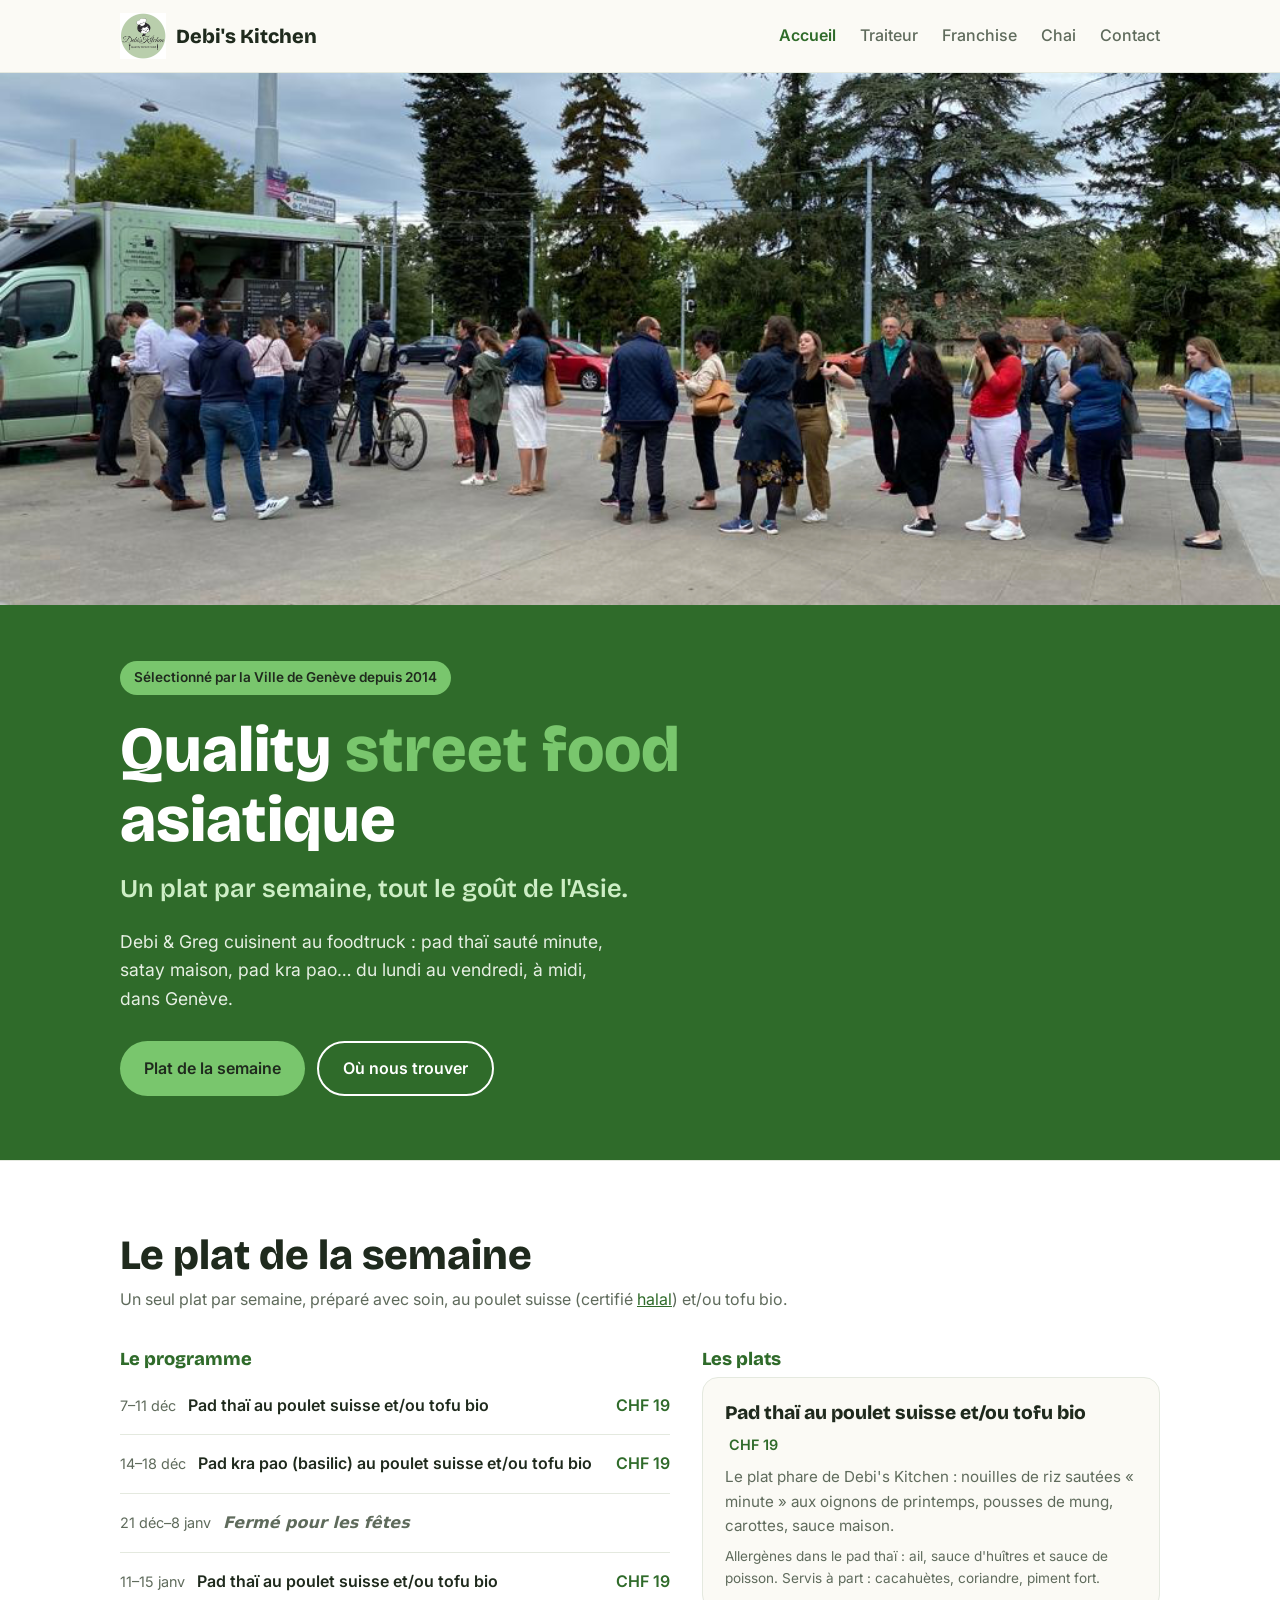
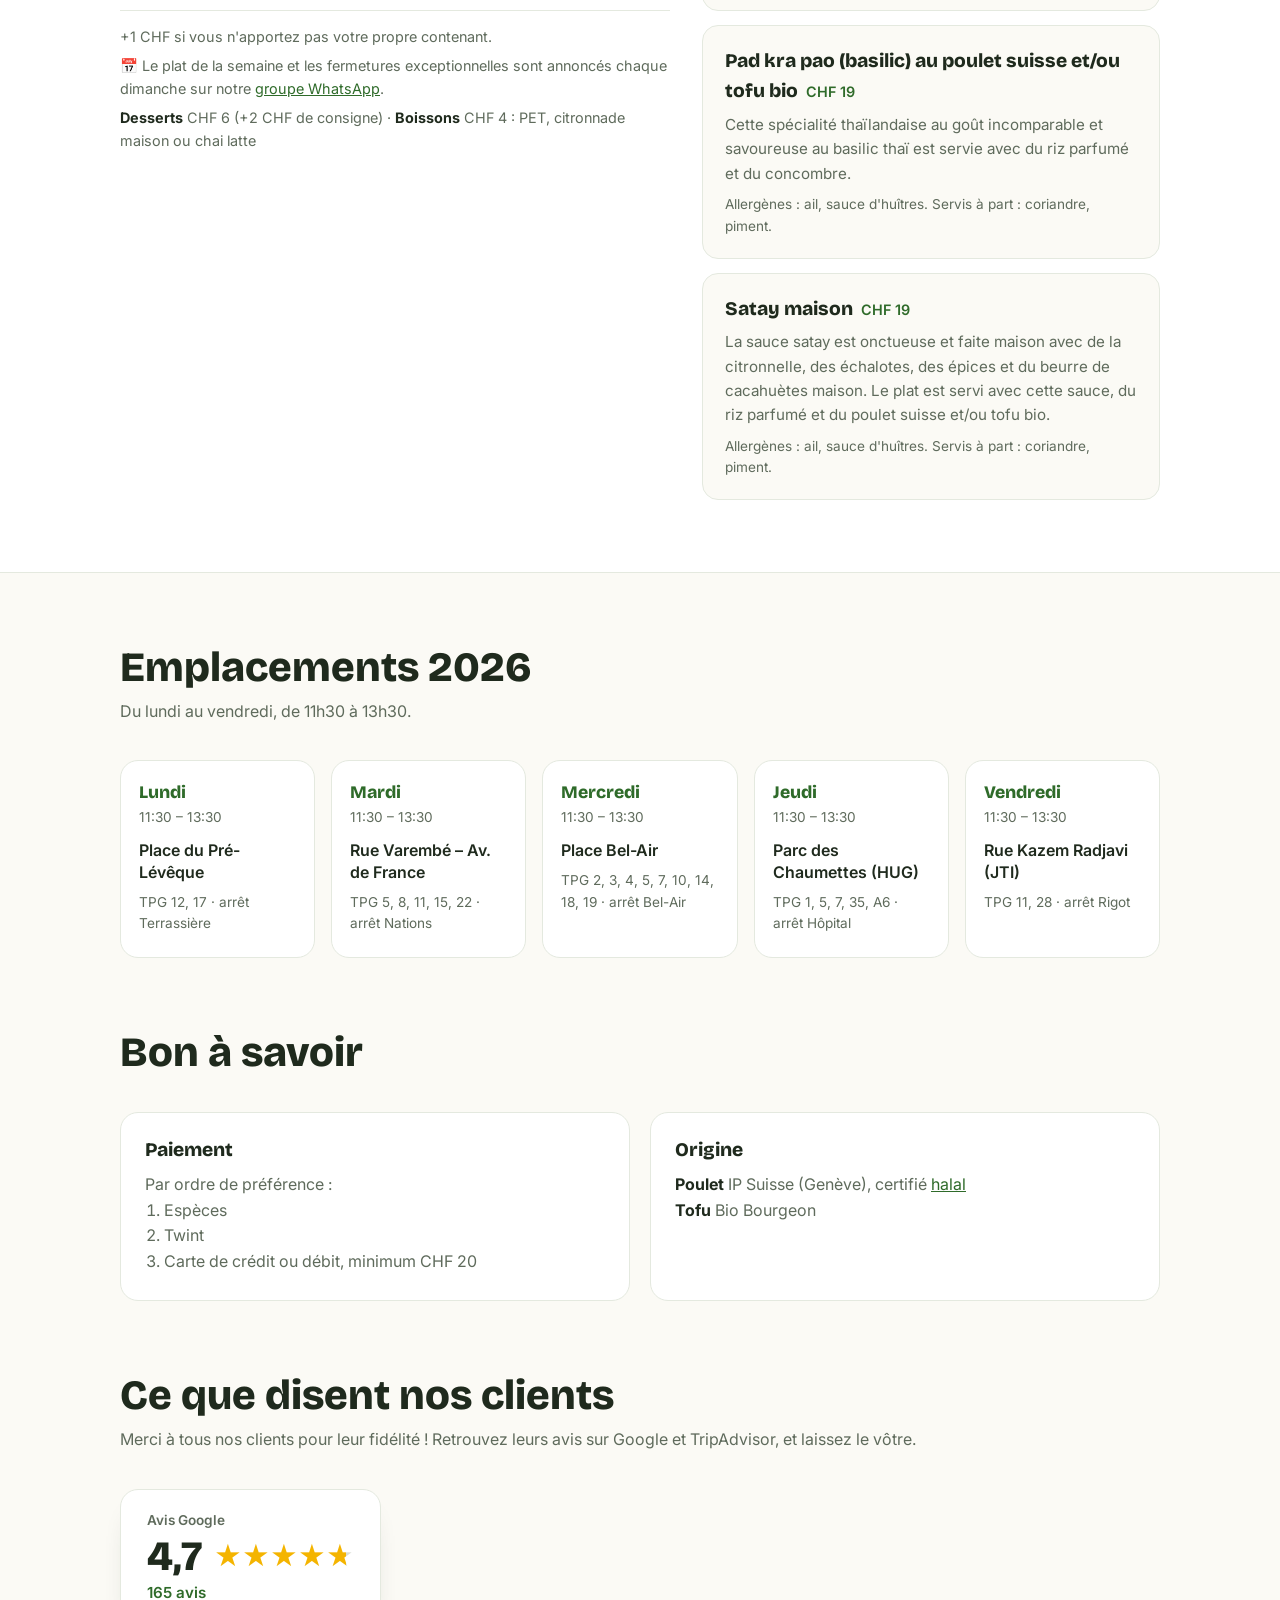
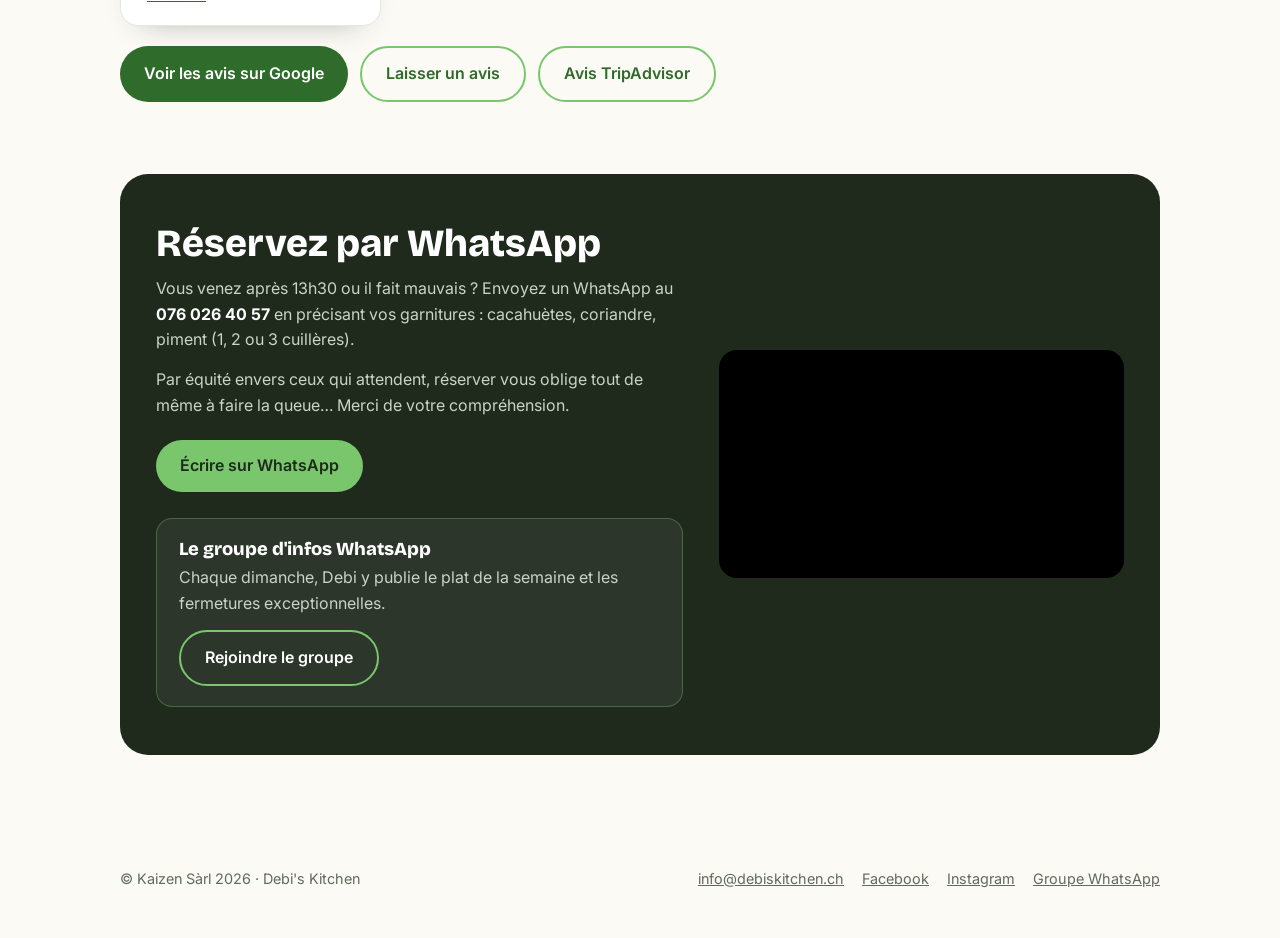
==== commit acdfa28b: "Programme : fermeture du 21 déc au 8 janv, reprise avec le pad thaï le 11 janv Co-Authored-By: Claud" ====
--- a/index.html
+++ b/index.html
@@ -258,6 +258,7 @@
 
     // Programme : chaque semaine va du lundi (start) au vendredi (end).
     // Pour mettre à jour le menu, il suffit de modifier cette liste.
+    // Une fermeture s'écrit avec closed à la place de dish, par ex. closed: "Fermé pour les fêtes".
     // Rotation habituelle (cycle de 6 semaines, puis on recommence ; seule la 6e semaine change) :
     //   pad thaï → satay → pad thaï → basilic (pad kra pao) → pad thaï → un plat à CHF 22
     //   (curry japonais, japchae, laksa, gà façon bì ou bún ; phở bò à CHF 25 en hiver).
@@ -269,7 +270,9 @@
       { start: "2026-11-23", end: "2026-11-27", label: "23–27 nov", dish: "padthai" },
       { start: "2026-11-30", end: "2026-12-04", label: "30 nov–4 déc", dish: "satay" },
       { start: "2026-12-07", end: "2026-12-11", label: "7–11 déc",  dish: "padthai" },
-      { start: "2026-12-14", end: "2026-12-18", label: "14–18 déc", dish: "krapao" }
+      { start: "2026-12-14", end: "2026-12-18", label: "14–18 déc", dish: "krapao" },
+      { start: "2026-12-21", end: "2027-01-08", label: "21 déc–8 janv", closed: "Fermé pour les fêtes" },
+      { start: "2027-01-11", end: "2027-01-15", label: "11–15 janv", dish: "padthai" }
     ];
 
     const today = new Date();
@@ -282,15 +285,15 @@
     const current = shown.find(w => t >= w.start);
 
     document.getElementById("programme").innerHTML = shown.map(w =>
-      '<li' + (w === current ? ' class="now"' : '') + '><span class="d">' + esc(w.label) + '</span>' +
-      '<span class="n">' + esc(dishes[w.dish].name) + (w === current ? ' <em>Cette semaine</em>' : '') + '</span>' +
-      '<span class="p">' + esc(priceOf(w.dish)) + '</span></li>'
+      '<li class="' + (w === current ? 'now' : '') + (w.closed ? ' closed' : '') + '"><span class="d">' + esc(w.label) + '</span>' +
+      '<span class="n">' + esc(w.closed || dishes[w.dish].name) + (w === current ? ' <em>' + (w.closed ? 'En ce moment' : 'Cette semaine') + '</em>' : '') + '</span>' +
+      '<span class="p">' + (w.closed ? '' : esc(priceOf(w.dish))) + '</span></li>'
     ).join("") || '<li><span class="n">Le programme suivant arrive bientôt.</span></li>';
 
     // Une fiche par plat : le pad thaï d'abord, puis les plats dans l'ordre où ils seront servis.
     // Le satay et le basilic sont toujours affichés, même s'ils ne sont pas au programme.
     const order = ["padthai"];
-    shown.forEach(w => { if (!order.includes(w.dish)) order.push(w.dish); });
+    shown.forEach(w => { if (w.dish && !order.includes(w.dish)) order.push(w.dish); });
     ["satay", "krapao"].forEach(k => { if (!order.includes(k)) order.push(k); });
     document.getElementById("plats").innerHTML = order.map(k => {
       const d = dishes[k];
--- a/style.css
+++ b/style.css
@@ -262,3 +262,5 @@
   .lb-prev, .lb-next { top: auto; bottom: 18px; transform: none; }
   .lightbox img { width: 100%; height: auto; max-height: 70vh; }
 }
+.upcoming li.closed .n { font-style: italic; color: var(--muted); }
+.upcoming li.closed.now .n { color: #fff; }
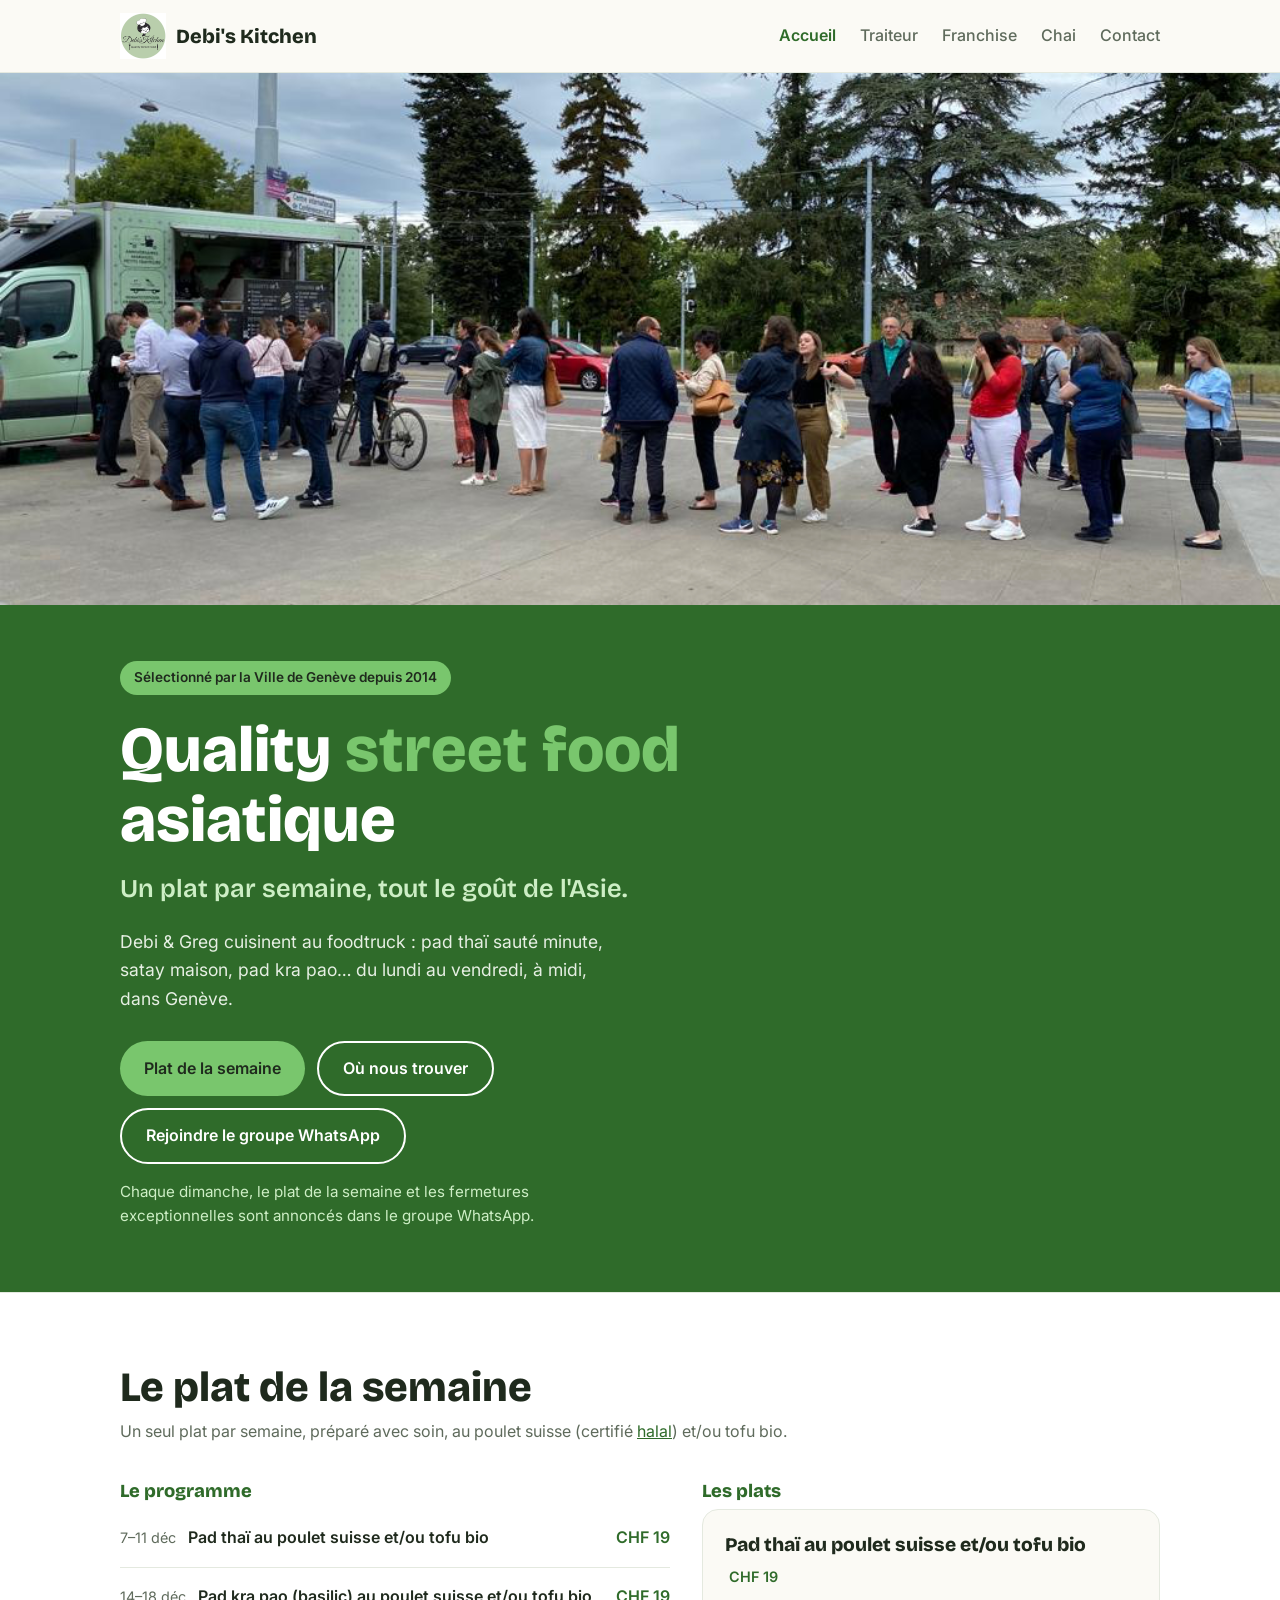
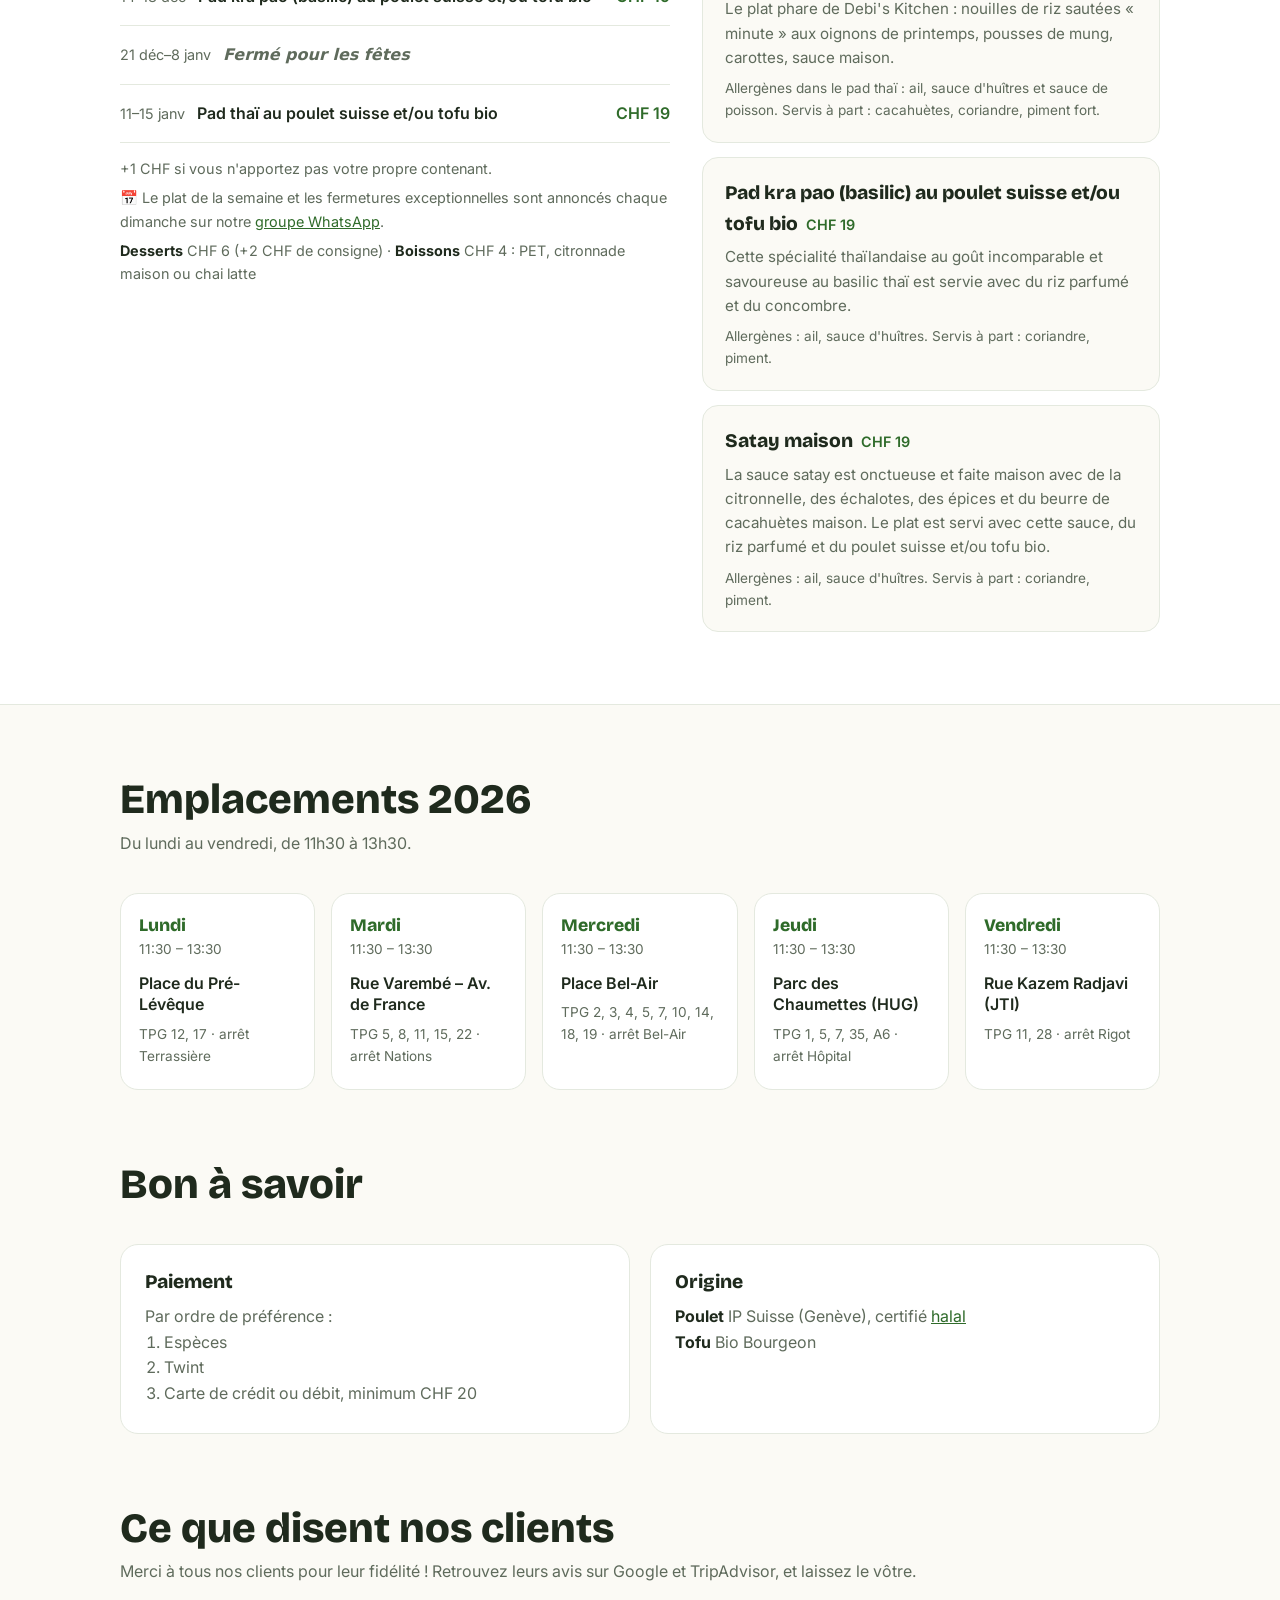
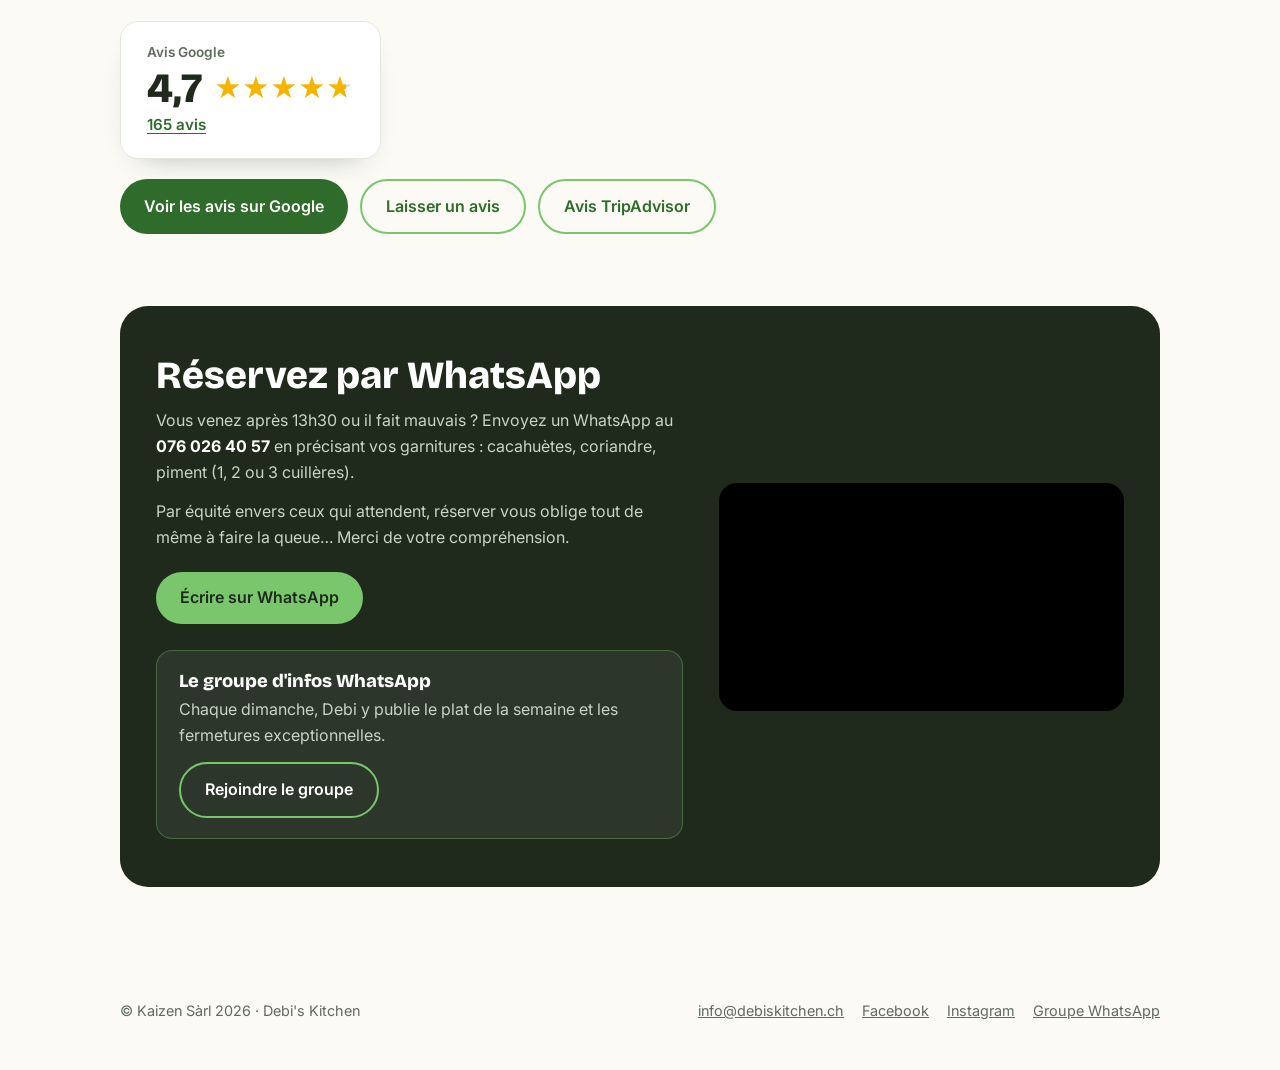
==== commit 0514d97c: "Bouton « Rejoindre le groupe WhatsApp » en haut de l'accueil Co-Authored-By: Claude Opus 5.5 <norepl" ====
--- a/index.html
+++ b/index.html
@@ -45,7 +45,9 @@
         <div class="actions">
           <a href="#menu" class="btn">Plat de la semaine</a>
           <a href="#emplacements" class="btn ghost">Où nous trouver</a>
-        </div>
+          <a href="https://chat.whatsapp.com/DR9UlsvW0ax6VxHq2TG3gI" class="btn ghost">Rejoindre le groupe WhatsApp</a>
+        </div>
+        <p class="hero-note">Chaque dimanche, le plat de la semaine et les fermetures exceptionnelles sont annoncés dans le groupe WhatsApp.</p>
       </div>
     </div>
   </section>
--- a/style.css
+++ b/style.css
@@ -264,3 +264,4 @@
 }
 .upcoming li.closed .n { font-style: italic; color: var(--muted); }
 .upcoming li.closed.now .n { color: #fff; }
+.hero .hero-note { margin: 16px 0 0; font-size: .95rem; color: #cdeec5; }
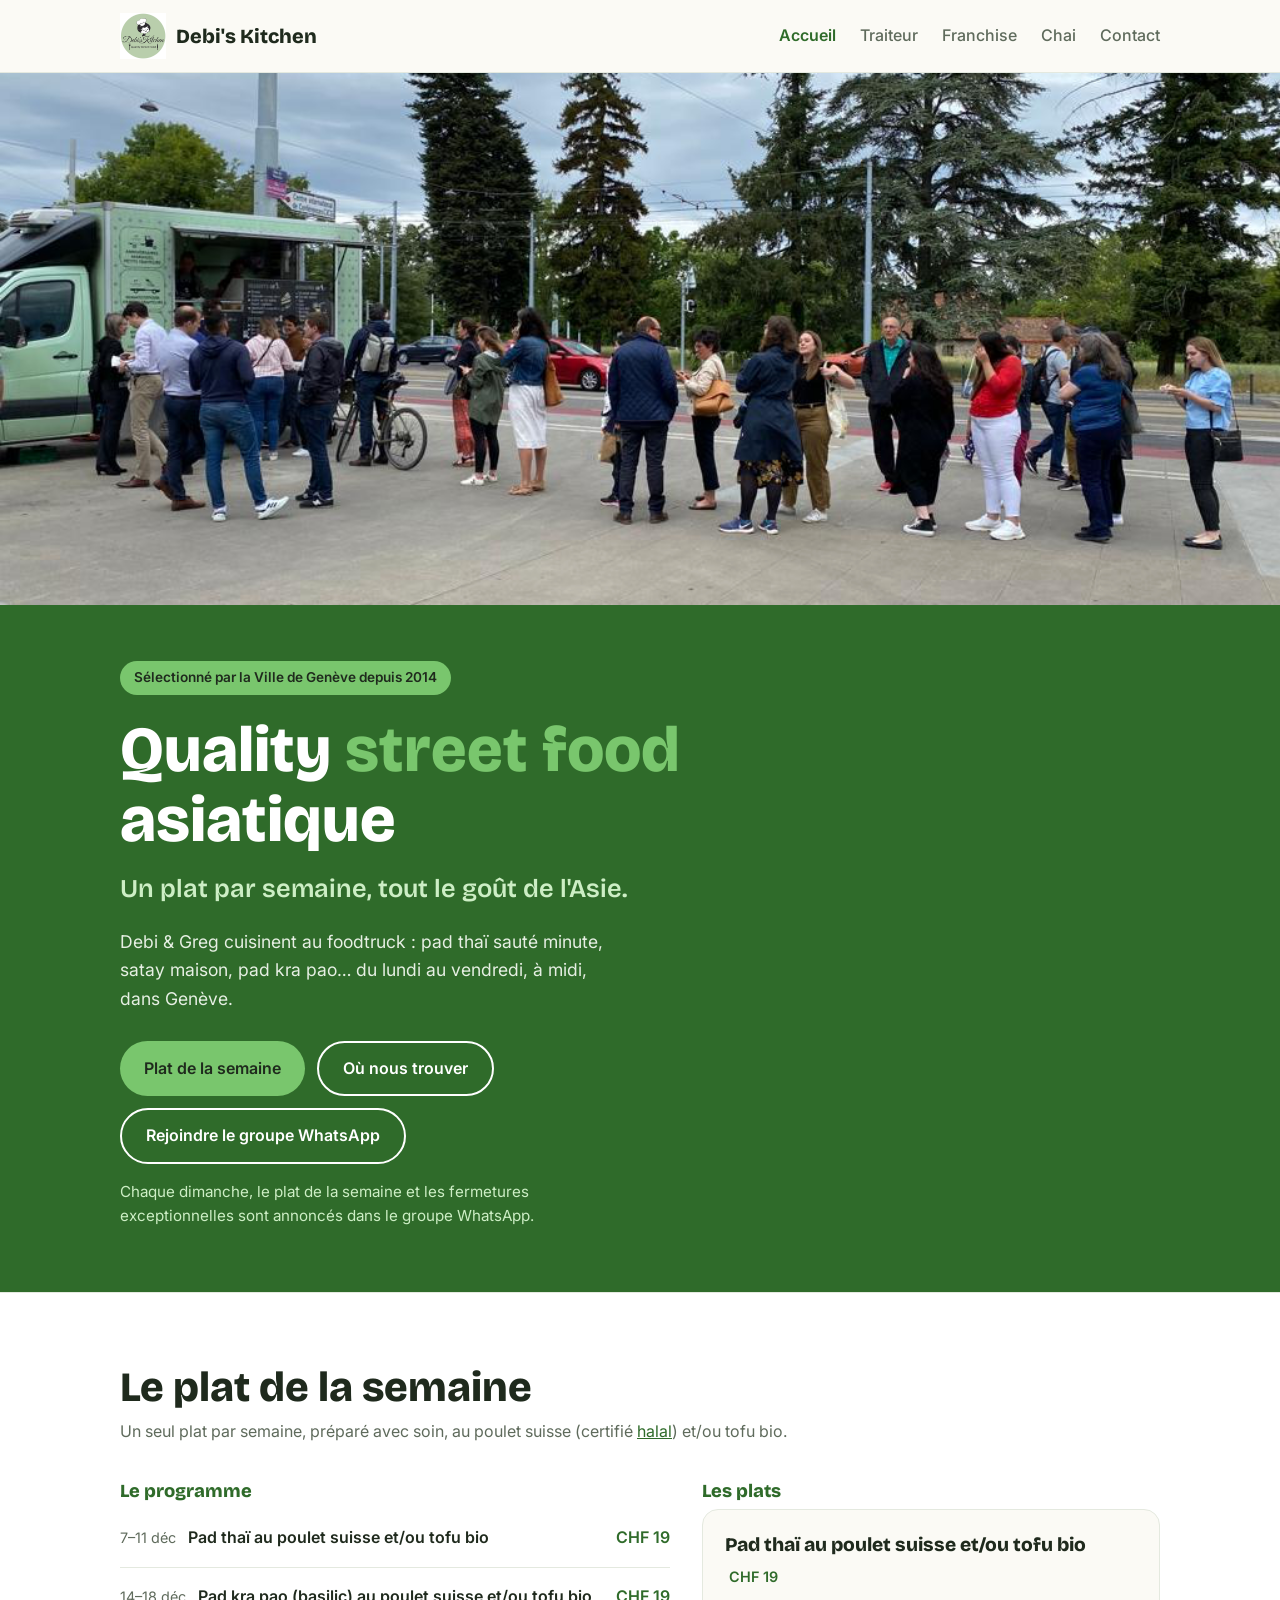
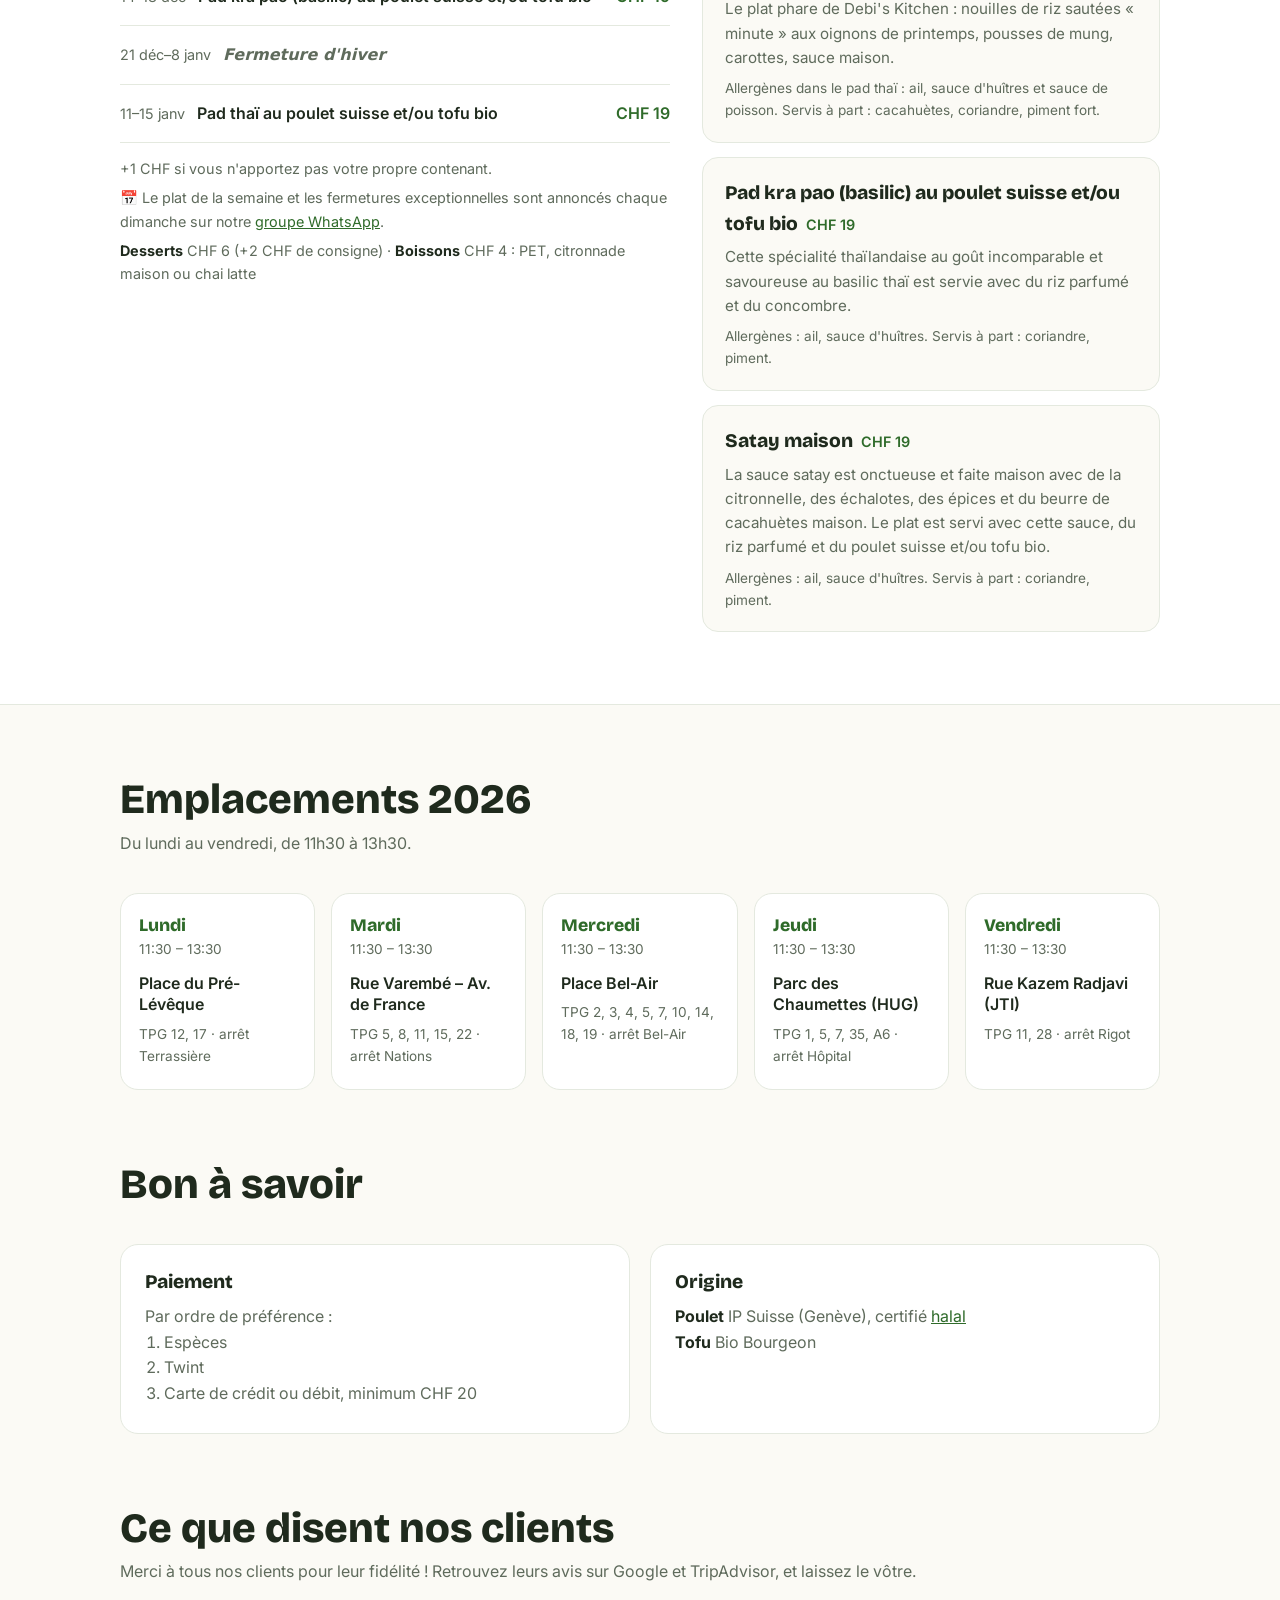
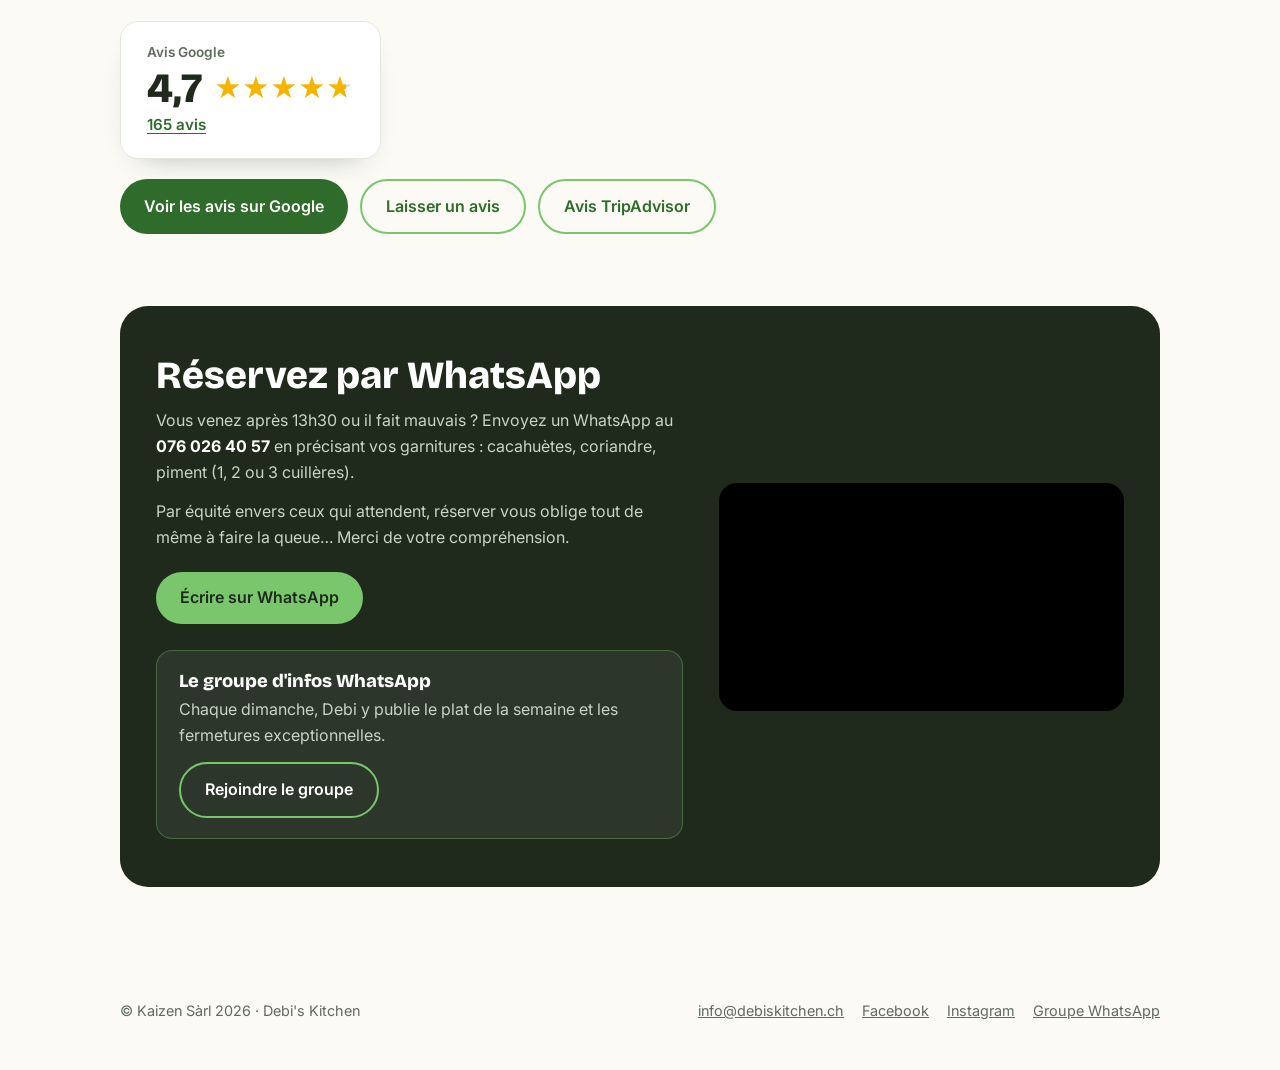
==== commit 869d56e9: "Programme : « Fermeture d'hiver » du 21 déc au 8 janv Co-Authored-By: Claude Opus 5.5 <noreply@anthr" ====
--- a/index.html
+++ b/index.html
@@ -260,7 +260,7 @@
 
     // Programme : chaque semaine va du lundi (start) au vendredi (end).
     // Pour mettre à jour le menu, il suffit de modifier cette liste.
-    // Une fermeture s'écrit avec closed à la place de dish, par ex. closed: "Fermé pour les fêtes".
+    // Une fermeture s'écrit avec closed à la place de dish, par ex. closed: "Fermeture d'hiver".
     // Rotation habituelle (cycle de 6 semaines, puis on recommence ; seule la 6e semaine change) :
     //   pad thaï → satay → pad thaï → basilic (pad kra pao) → pad thaï → un plat à CHF 22
     //   (curry japonais, japchae, laksa, gà façon bì ou bún ; phở bò à CHF 25 en hiver).
@@ -273,7 +273,7 @@
       { start: "2026-11-30", end: "2026-12-04", label: "30 nov–4 déc", dish: "satay" },
       { start: "2026-12-07", end: "2026-12-11", label: "7–11 déc",  dish: "padthai" },
       { start: "2026-12-14", end: "2026-12-18", label: "14–18 déc", dish: "krapao" },
-      { start: "2026-12-21", end: "2027-01-08", label: "21 déc–8 janv", closed: "Fermé pour les fêtes" },
+      { start: "2026-12-21", end: "2027-01-08", label: "21 déc–8 janv", closed: "Fermeture d'hiver" },
       { start: "2027-01-11", end: "2027-01-15", label: "11–15 janv", dish: "padthai" }
     ];
 
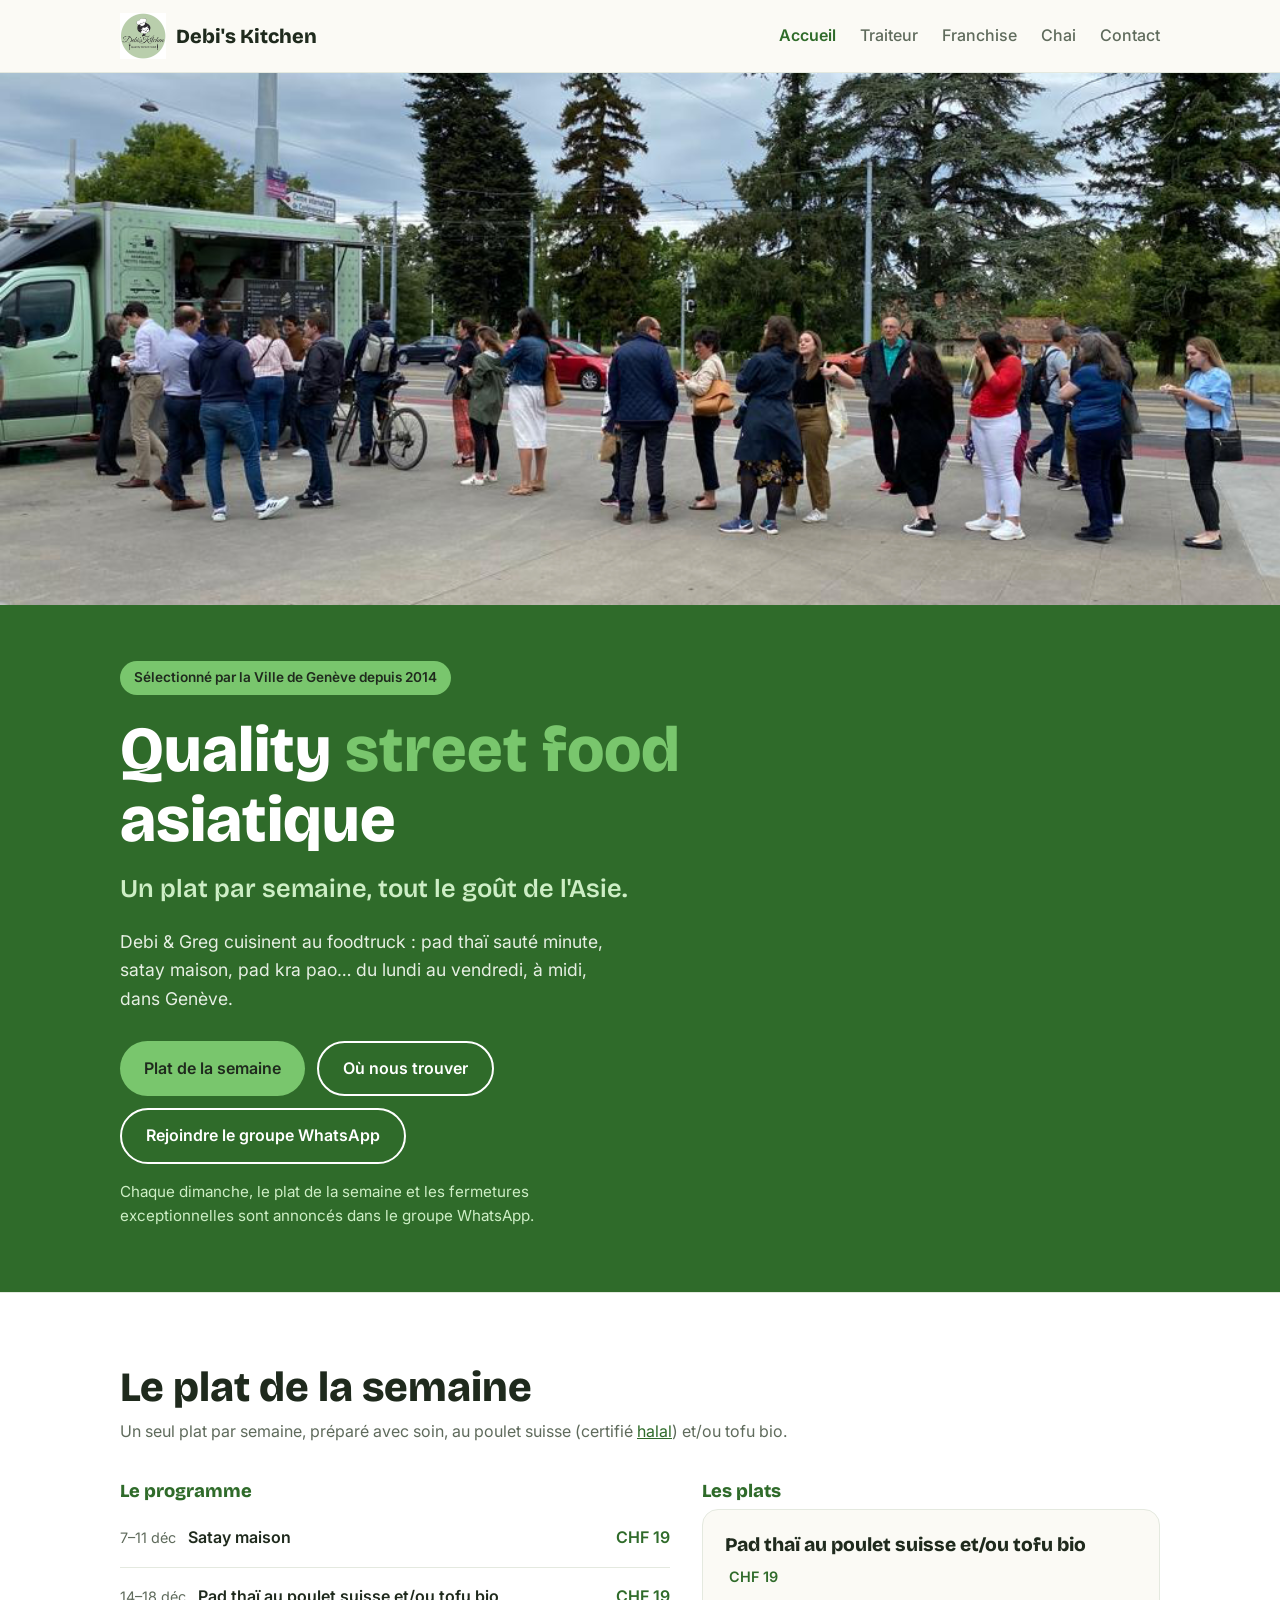
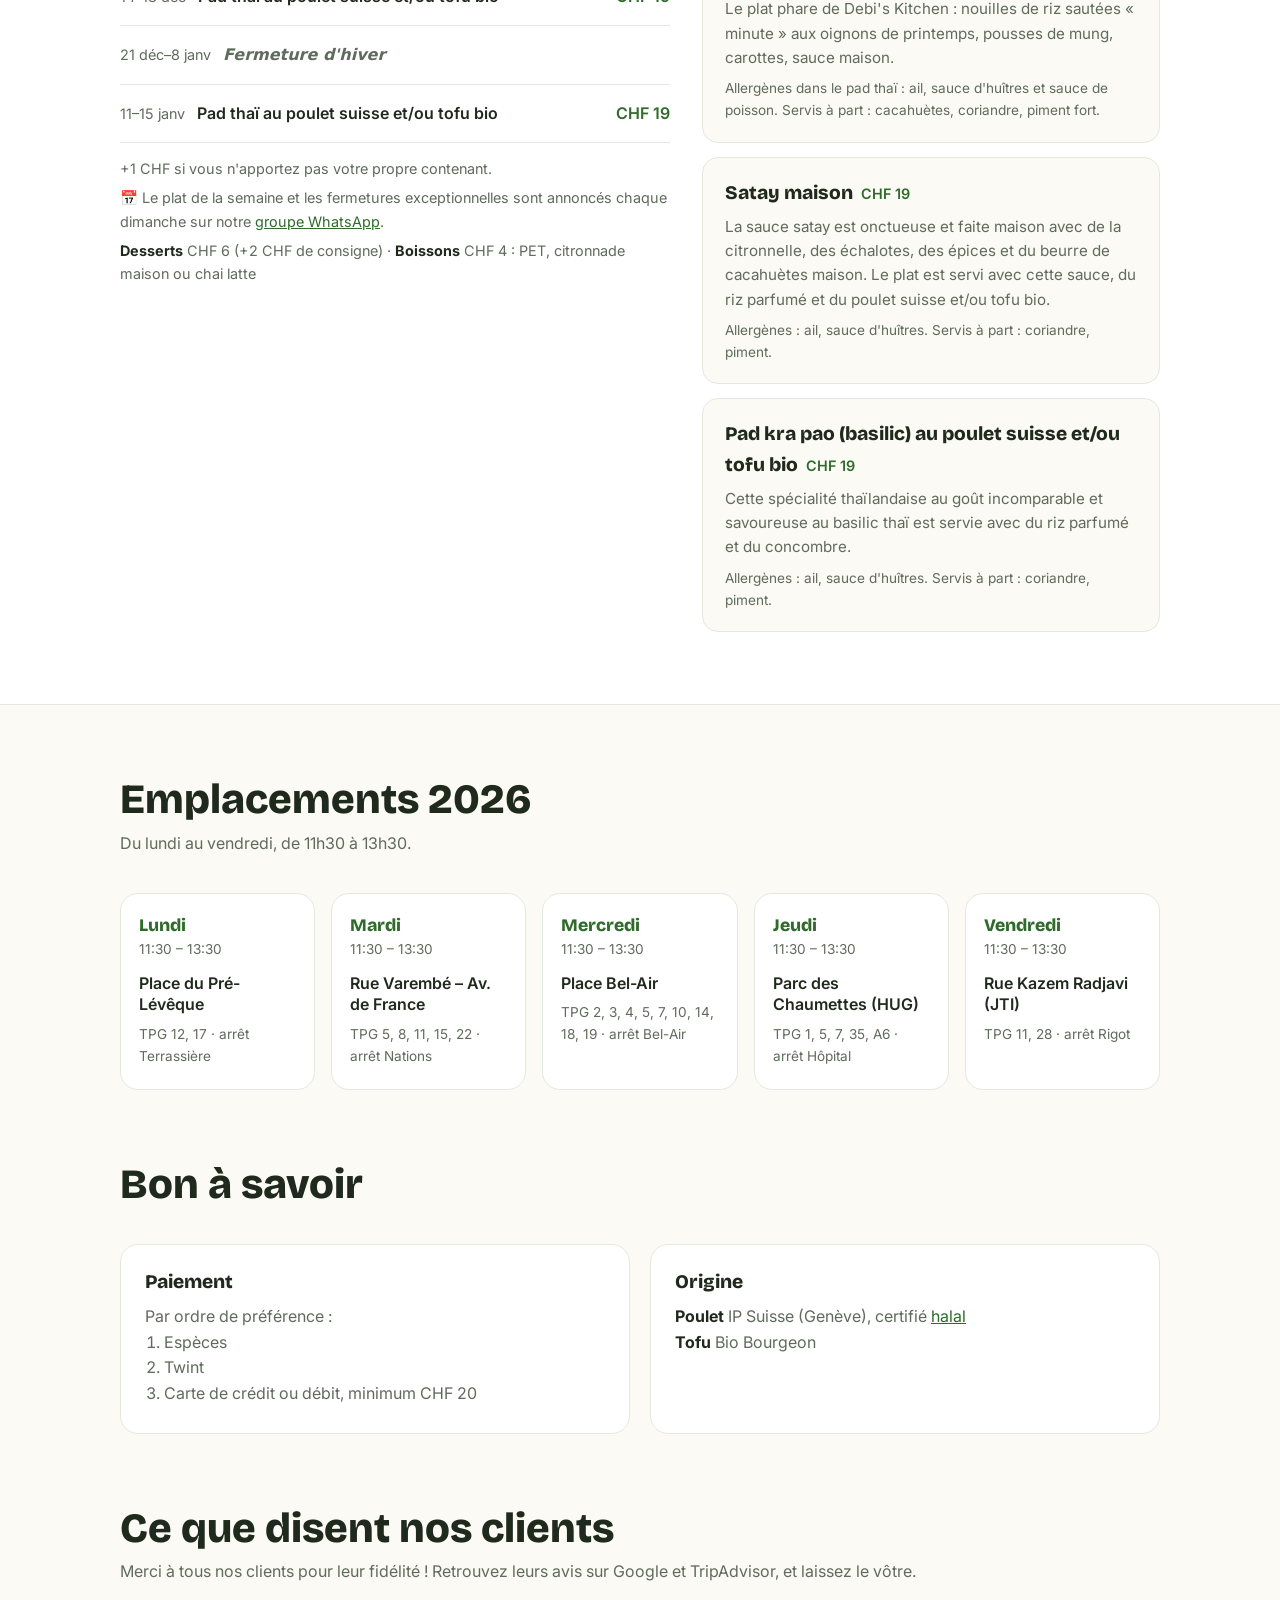
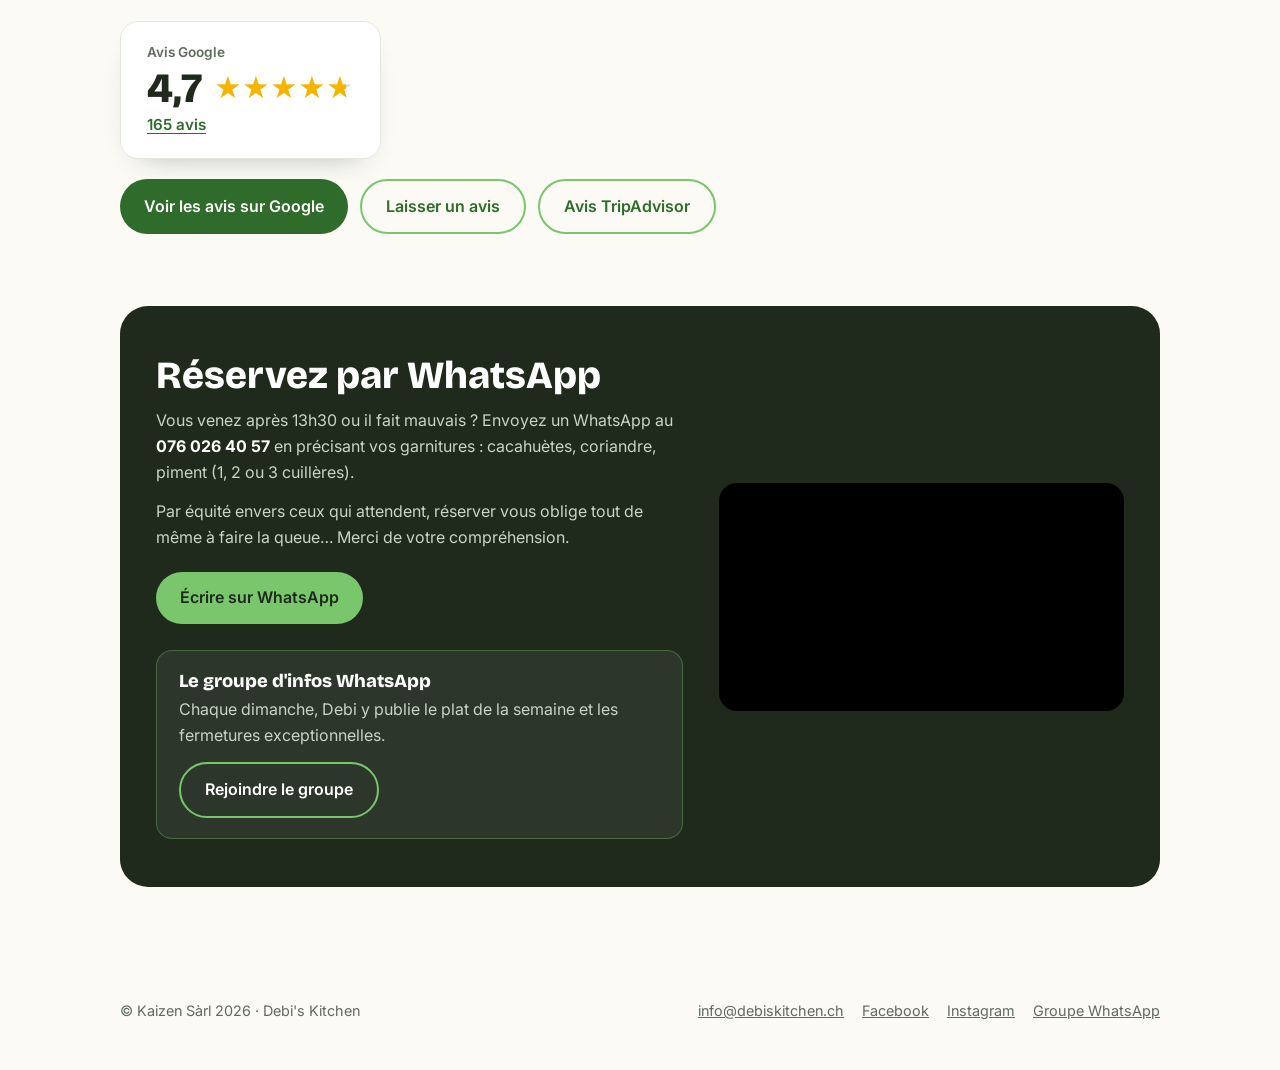
==== commit d3d64851: "Programme de fin d'année : pad thaï, pad thaï, satay, pad thaï Co-Authored-By: Claude Opus 5.5 <nore" ====
--- a/index.html
+++ b/index.html
@@ -270,9 +270,9 @@
       { start: "2026-11-09", end: "2026-11-13", label: "9–13 nov",  dish: "padthai" },
       { start: "2026-11-16", end: "2026-11-20", label: "16–20 nov", dish: "japchae" },
       { start: "2026-11-23", end: "2026-11-27", label: "23–27 nov", dish: "padthai" },
-      { start: "2026-11-30", end: "2026-12-04", label: "30 nov–4 déc", dish: "satay" },
-      { start: "2026-12-07", end: "2026-12-11", label: "7–11 déc",  dish: "padthai" },
-      { start: "2026-12-14", end: "2026-12-18", label: "14–18 déc", dish: "krapao" },
+      { start: "2026-11-30", end: "2026-12-04", label: "30 nov–4 déc", dish: "padthai" },
+      { start: "2026-12-07", end: "2026-12-11", label: "7–11 déc",  dish: "satay" },
+      { start: "2026-12-14", end: "2026-12-18", label: "14–18 déc", dish: "padthai" },
       { start: "2026-12-21", end: "2027-01-08", label: "21 déc–8 janv", closed: "Fermeture d'hiver" },
       { start: "2027-01-11", end: "2027-01-15", label: "11–15 janv", dish: "padthai" }
     ];
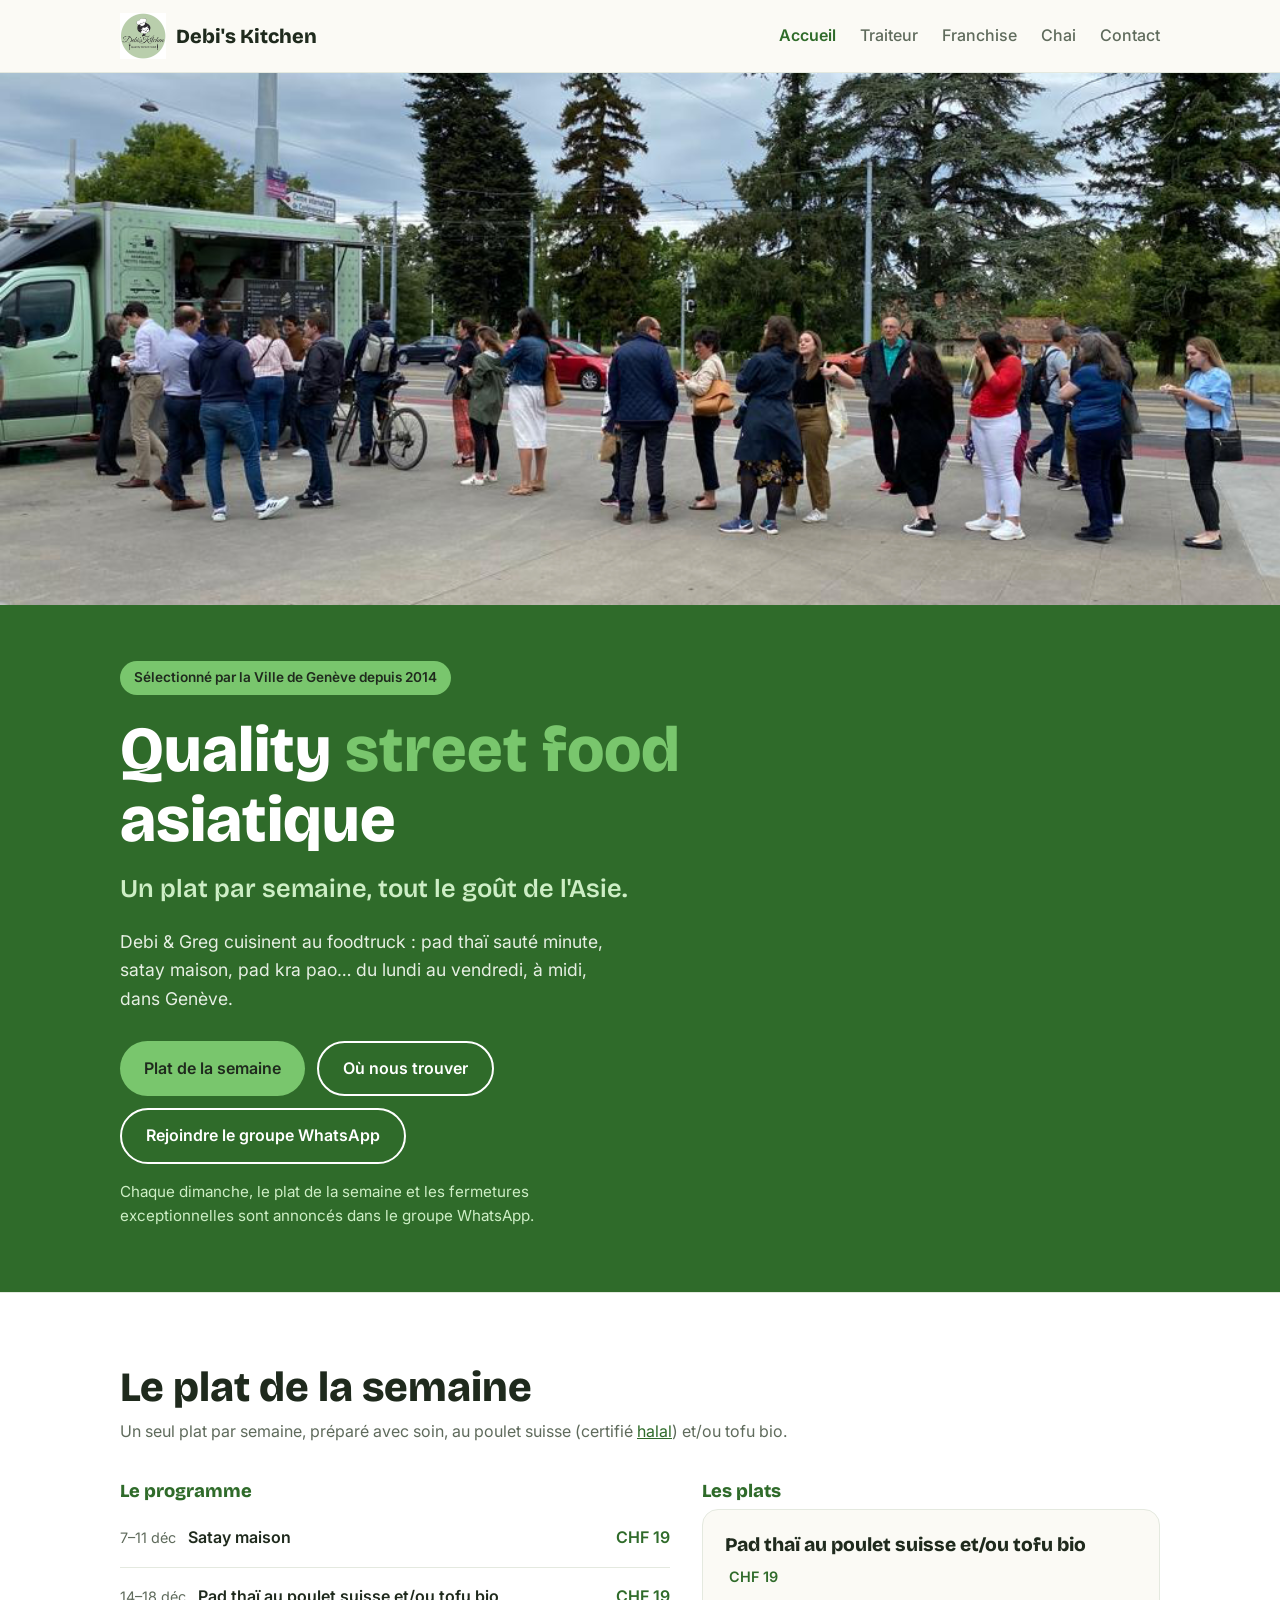
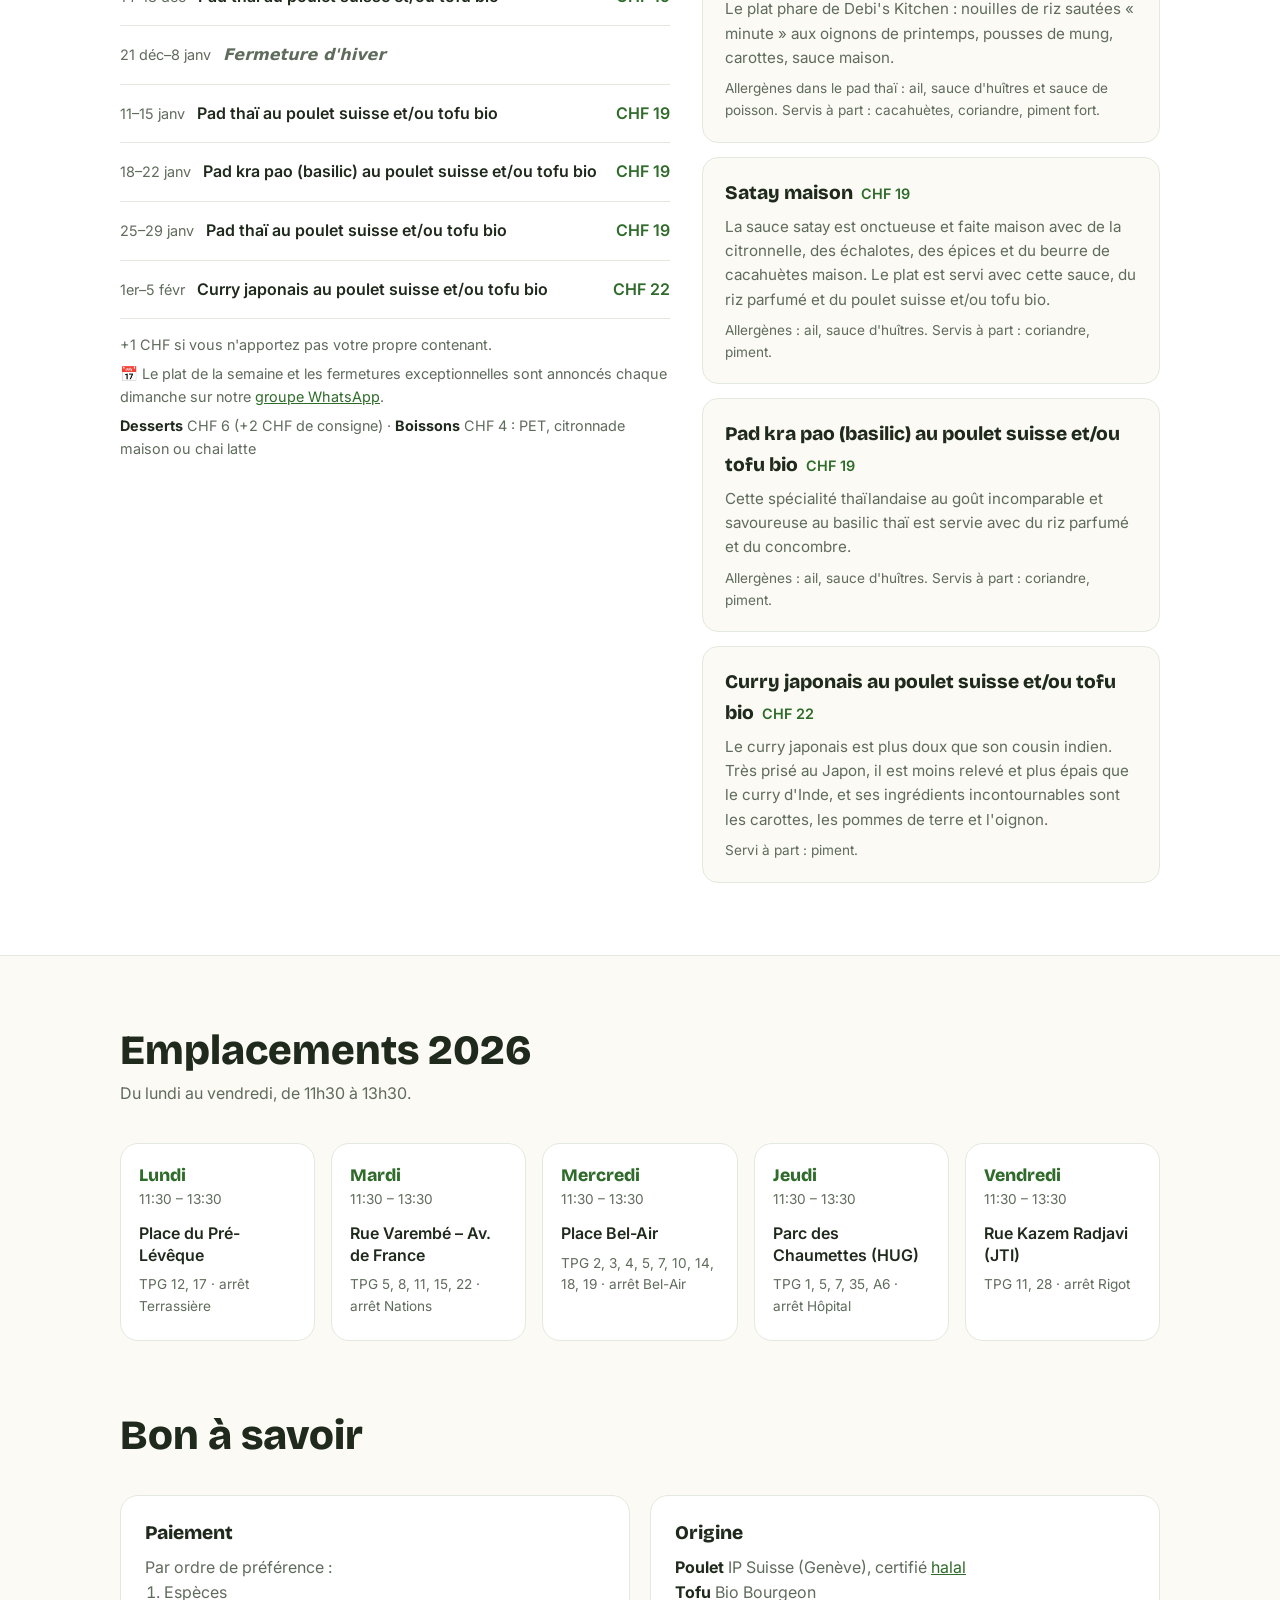
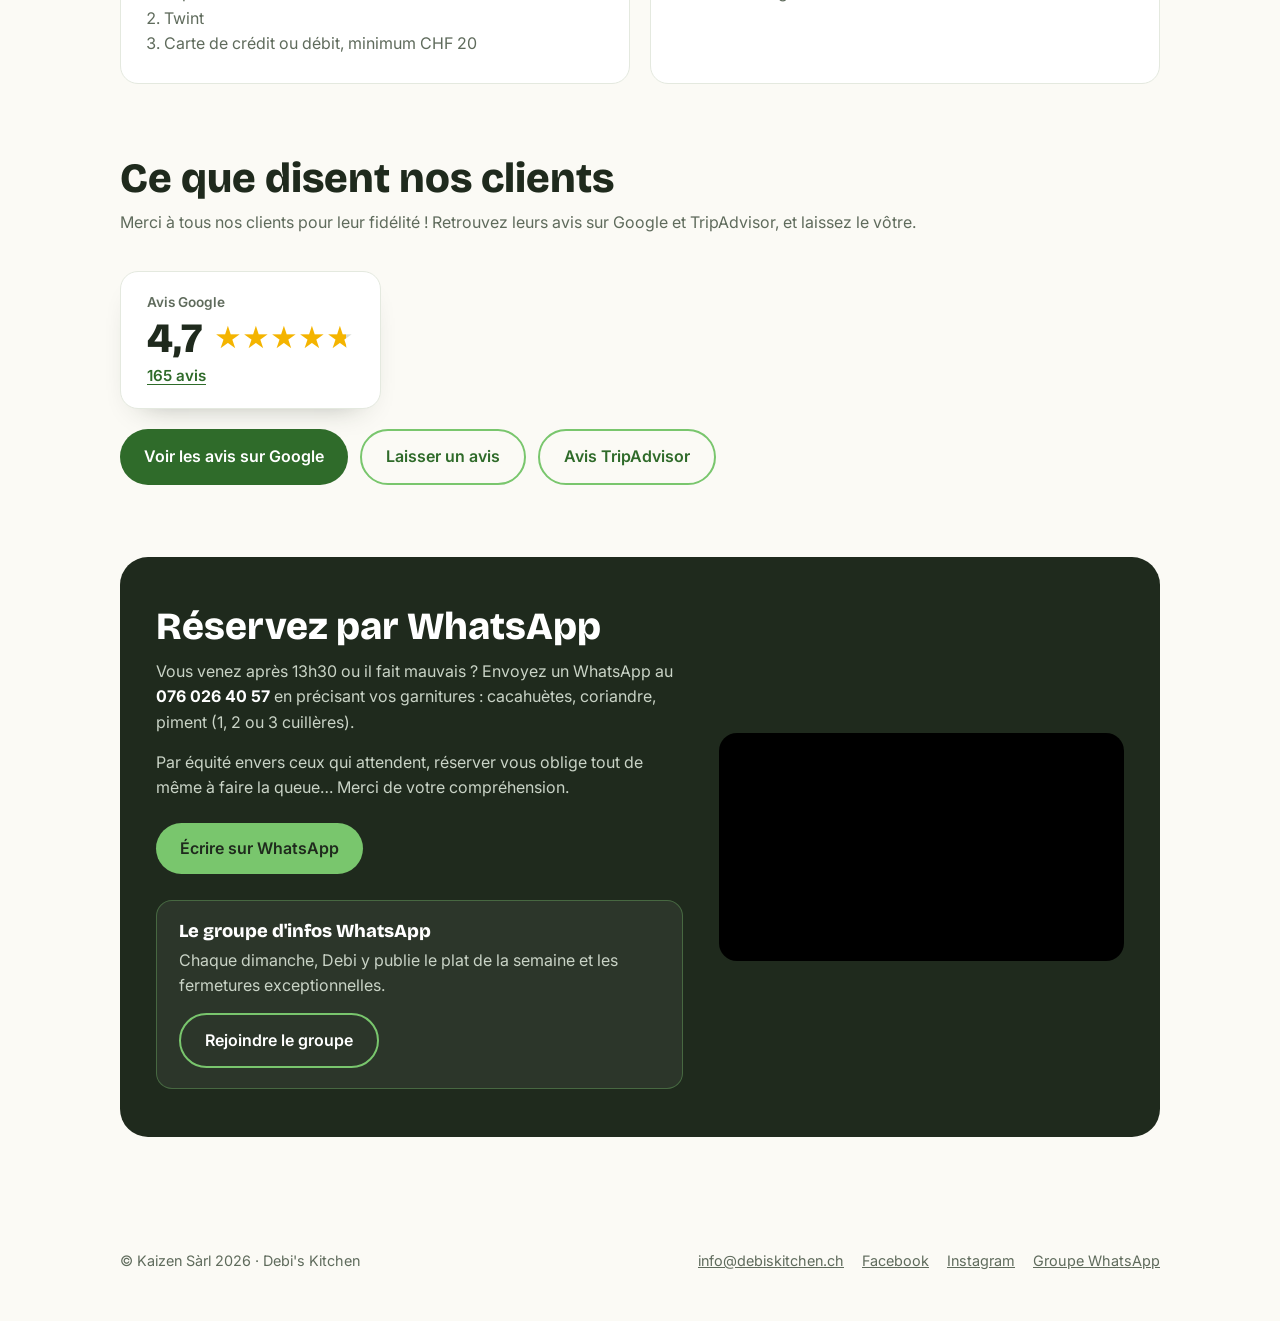
==== commit b76ab2bd: "Programme 2027 : pad thaï, basilic, pad thaï, curry japonais (11 janv – 5 févr) Co-Authored-By: Clau" ====
--- a/index.html
+++ b/index.html
@@ -274,7 +274,10 @@
       { start: "2026-12-07", end: "2026-12-11", label: "7–11 déc",  dish: "satay" },
       { start: "2026-12-14", end: "2026-12-18", label: "14–18 déc", dish: "padthai" },
       { start: "2026-12-21", end: "2027-01-08", label: "21 déc–8 janv", closed: "Fermeture d'hiver" },
-      { start: "2027-01-11", end: "2027-01-15", label: "11–15 janv", dish: "padthai" }
+      { start: "2027-01-11", end: "2027-01-15", label: "11–15 janv", dish: "padthai" },
+      { start: "2027-01-18", end: "2027-01-22", label: "18–22 janv", dish: "krapao" },
+      { start: "2027-01-25", end: "2027-01-29", label: "25–29 janv", dish: "padthai" },
+      { start: "2027-02-01", end: "2027-02-05", label: "1er–5 févr", dish: "curry" }
     ];
 
     const today = new Date();
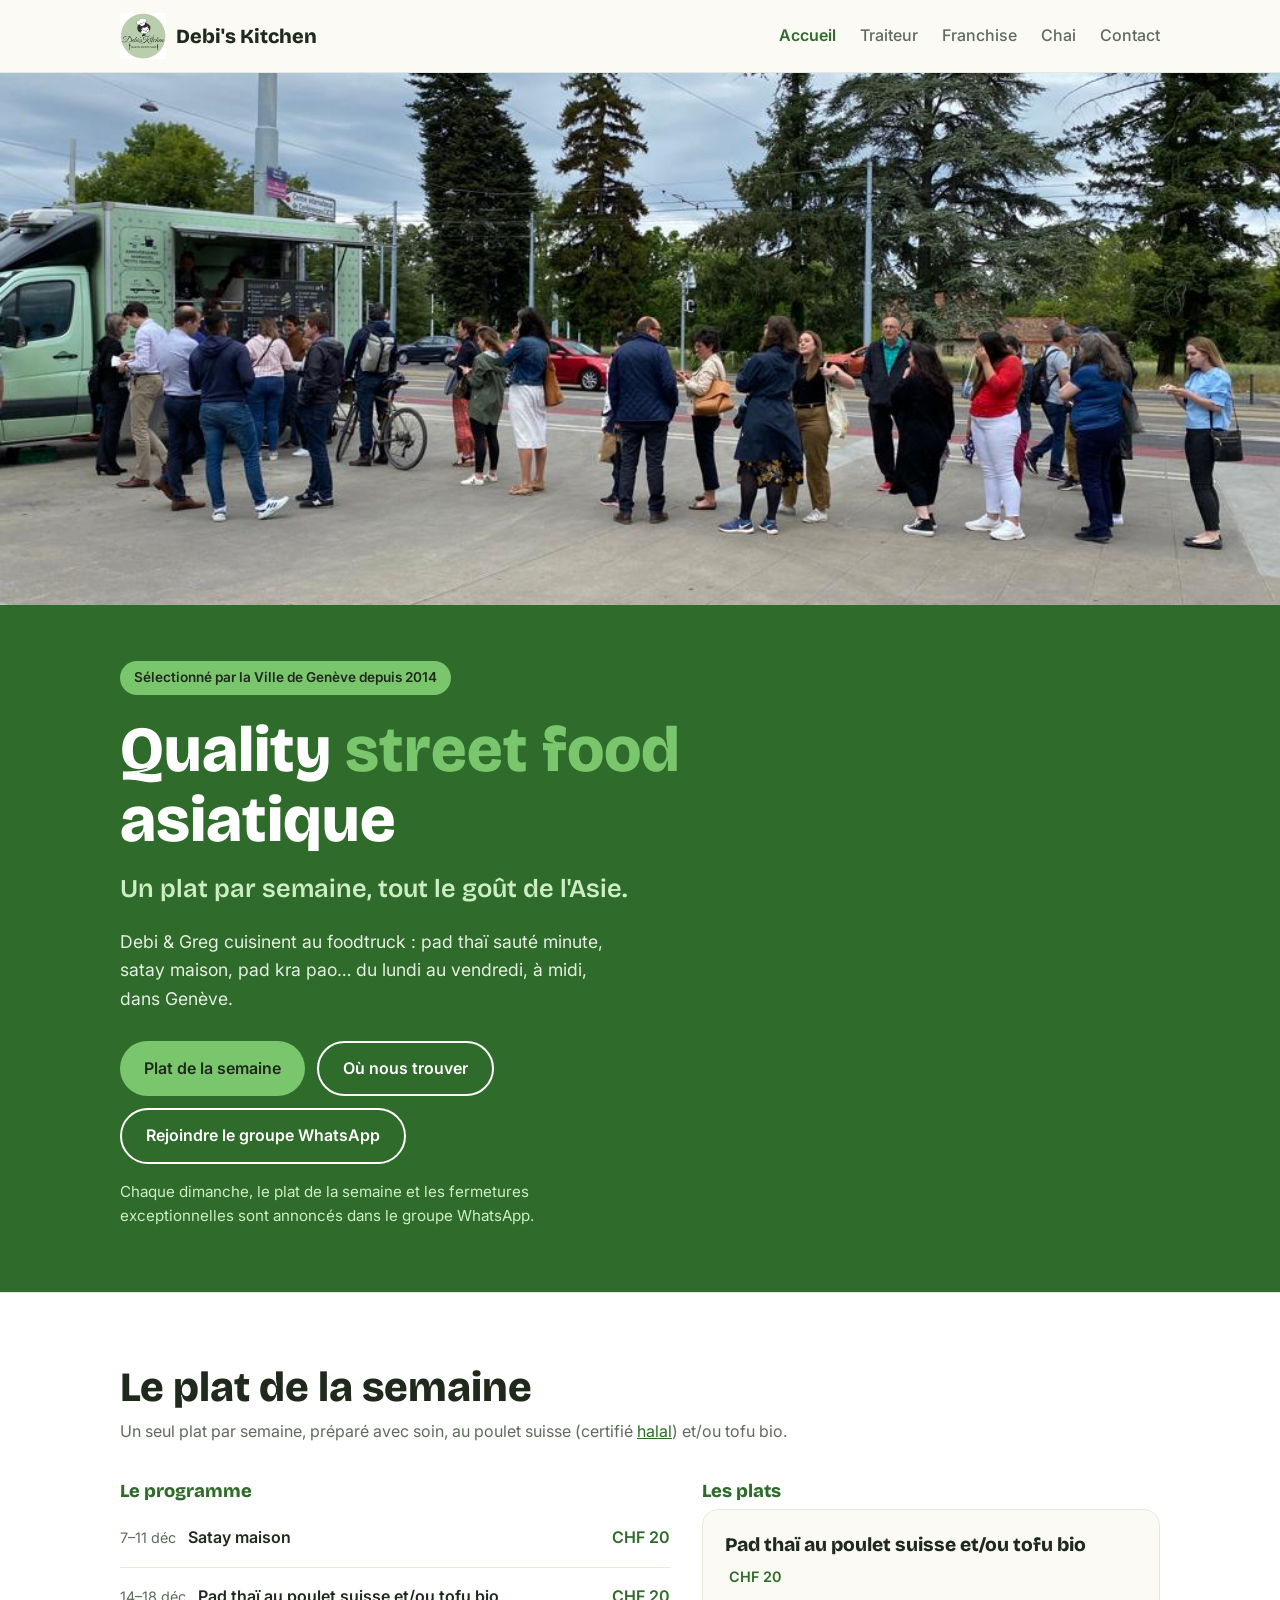
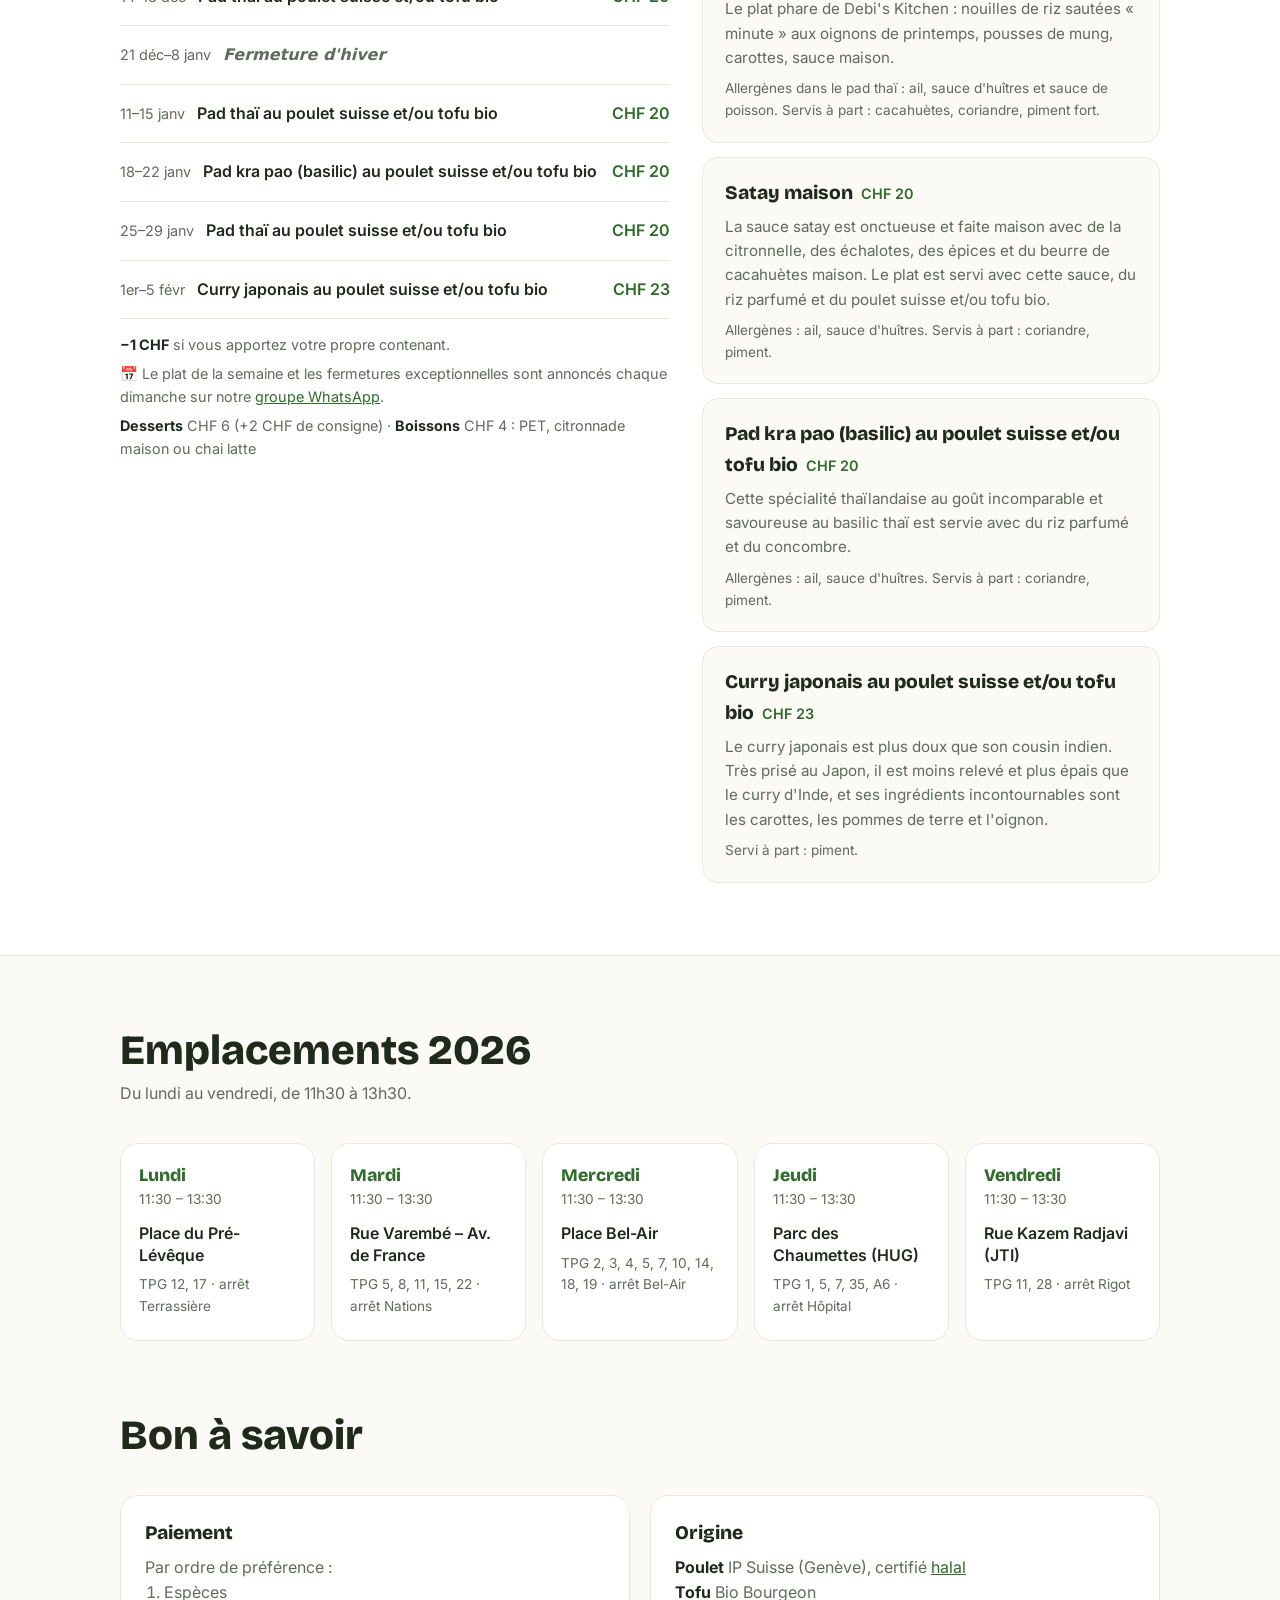
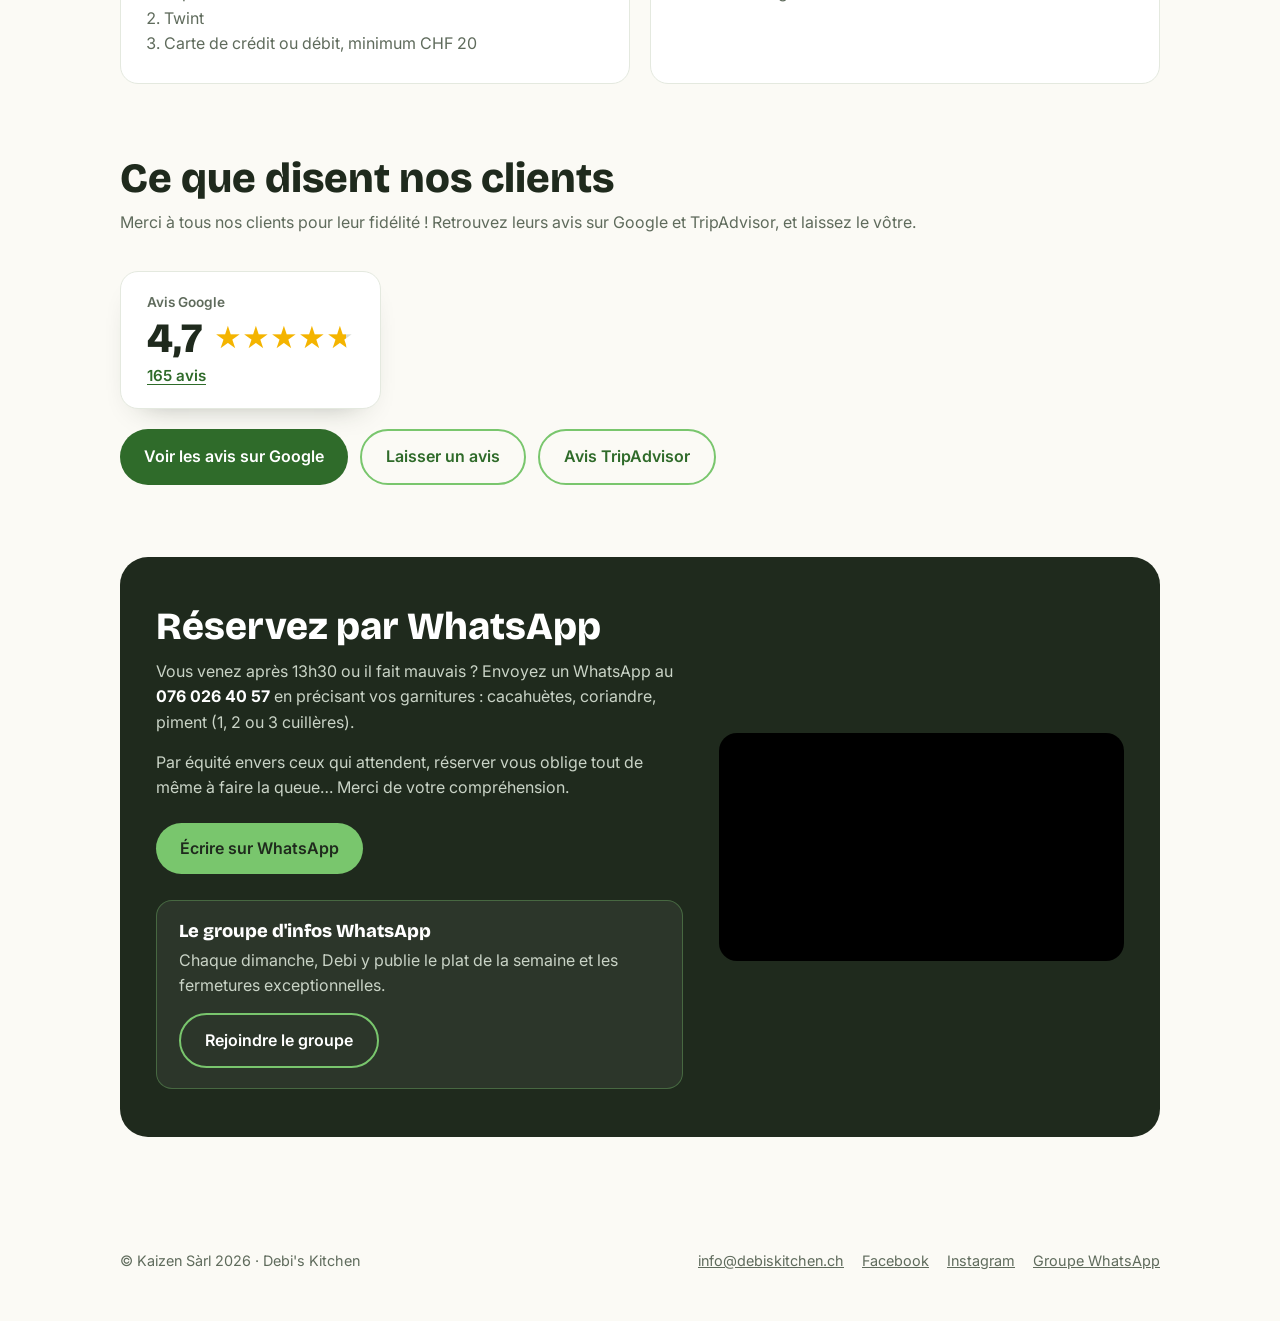
==== commit 02a1c98b: "Prix des plats contenant compris (+1 CHF), −1 CHF avec son propre contenant Co-Authored-By: Claude O" ====
--- a/index.html
+++ b/index.html
@@ -62,7 +62,7 @@
         <div>
           <h3 class="menu-sub">Le programme</h3>
           <ul class="upcoming" id="programme"></ul>
-          <p class="menu-note">+1 CHF si vous n'apportez pas votre propre contenant.</p>
+          <p class="menu-note"><strong>−1 CHF</strong> si vous apportez votre propre contenant.</p>
           <p class="menu-note">📅 Le plat de la semaine et les fermetures exceptionnelles sont annoncés chaque dimanche sur notre <a href="https://chat.whatsapp.com/DR9UlsvW0ax6VxHq2TG3gI">groupe WhatsApp</a>.</p>
           <p class="menu-note"><strong>Desserts</strong> CHF 6 (+2 CHF de consigne) · <strong>Boissons</strong> CHF 4 : PET, citronnade maison ou chai latte</p>
         </div>
@@ -196,8 +196,9 @@
 
   <script>
     // Chaque plat n'est décrit qu'une fois ici ; le pad thaï est toujours présenté en premier.
-    // Prix : CHF 19 par défaut ; indiquer price pour les autres (CHF 22 : curry japonais, japchae, laksa, gà façon bì, bún ; CHF 25 : phở bò).
-    const DEFAULT_PRICE = "CHF 19";
+    // Prix affichés contenant compris (−1 CHF si le client apporte son contenant).
+    // CHF 20 par défaut ; indiquer price pour les autres (CHF 23 : curry japonais, japchae, laksa, gà façon bì, bún ; CHF 26 : phở bò).
+    const DEFAULT_PRICE = "CHF 20";
     const dishes = {
       padthai: {
         name: "Pad thaï au poulet suisse et/ou tofu bio",
@@ -221,37 +222,37 @@
       },
       curry: {
         name: "Curry japonais au poulet suisse et/ou tofu bio",
-        price: "CHF 22",
+        price: "CHF 23",
         desc: "Le curry japonais est plus doux que son cousin indien. Très prisé au Japon, il est moins relevé et plus épais que le curry d'Inde, et ses ingrédients incontournables sont les carottes, les pommes de terre et l'oignon.",
         allergens: "Servi à part : piment."
       },
       japchae: {
         name: "Japchae au poulet suisse et/ou tofu bio",
-        price: "CHF 22",
+        price: "CHF 23",
         desc: "Plat de street food coréen : nouilles tièdes de patates douces aux épinards, carottes, poivrons et oignons de printemps.",
         allergens: "Allergènes dans le plat : ail, huile de sésame. Servi à part : piment."
       },
       laksa: {
         name: "Laksa",
-        price: "CHF 22",
+        price: "CHF 23",
         desc: "La laksa est une soupe asiatique de nouilles épicées, principalement consommée en Malaisie, en Indonésie et à Singapour. C'est une soupe riche et complète à base de lait de coco, de nouilles de riz, de carottes, de pommes de terre, de poulet ou de tofu, parfumée à la pâte de curry.",
         allergens: "Allergènes dans le plat : ail, sauce de poisson. Servis à part : coriandre, piment."
       },
       gabi: {
         name: "Gà façon « bì »",
-        price: "CHF 22",
+        price: "CHF 23",
         desc: "Voici un plat très populaire à Hô-Chi-Minh-Ville (Saïgon). Au fond, une salade de concombre, carottes vinaigrées et menthe. Par-dessus, du riz à l'huile d'oignons de printemps, du poulet suisse et/ou du tofu délicatement parfumé à la poudre de riz grillé. Le tout arrosé de sauce citronnée.",
         allergens: "Allergènes dans le plat : ail, sauce d'huîtres et sauce de poisson. Servis à part : coriandre, piment."
       },
       pho: {
         name: "Phở bò",
-        price: "CHF 25",
+        price: "CHF 26",
         desc: "Voici le plat national vietnamien et le bouillon bienfaisant de l'hiver qui réchauffe, nourrit la flore intestinale, apporte des minéraux, des oligo-éléments et des vitamines… Des nouilles de riz, des pousses de soja, des oignons de printemps, du bœuf et du rumpsteak suisses. Le bouillon de bœuf et d'épices (anis étoilé, clous de girofle, poivre noir, cannelle) mijote 5 heures.",
         allergens: "Servis à part : coriandre, piment."
       },
       bun: {
         name: "Bún gà ou bún tofu",
-        price: "CHF 22",
+        price: "CHF 23",
         desc: "Le bún gà, bún tofu ou bún mixte est un plat tiède vietnamien. Au fond : de la salade verte, du concombre, des carottes vinaigrées et de la menthe fraîche. Par-dessus, les bún, des nouilles de riz tièdes, puis du poulet suisse et/ou du tofu bio à la citronnelle. Le tout accompagné d'une sauce citronnée froide.",
         allergens: "Allergènes dans le plat : ail, sauce d'huîtres et sauce de poisson. Servis à part : cacahuètes, coriandre, piment."
       }
@@ -262,8 +263,8 @@
     // Pour mettre à jour le menu, il suffit de modifier cette liste.
     // Une fermeture s'écrit avec closed à la place de dish, par ex. closed: "Fermeture d'hiver".
     // Rotation habituelle (cycle de 6 semaines, puis on recommence ; seule la 6e semaine change) :
-    //   pad thaï → satay → pad thaï → basilic (pad kra pao) → pad thaï → un plat à CHF 22
-    //   (curry japonais, japchae, laksa, gà façon bì ou bún ; phở bò à CHF 25 en hiver).
+    //   pad thaï → satay → pad thaï → basilic (pad kra pao) → pad thaï → un plat à CHF 23
+    //   (curry japonais, japchae, laksa, gà façon bì ou bún ; phở bò à CHF 26 en hiver).
     const weeks = [
       { start: "2026-10-26", end: "2026-10-30", label: "26–30 oct", dish: "padthai" },
       { start: "2026-11-02", end: "2026-11-06", label: "2–6 nov",   dish: "krapao" },
